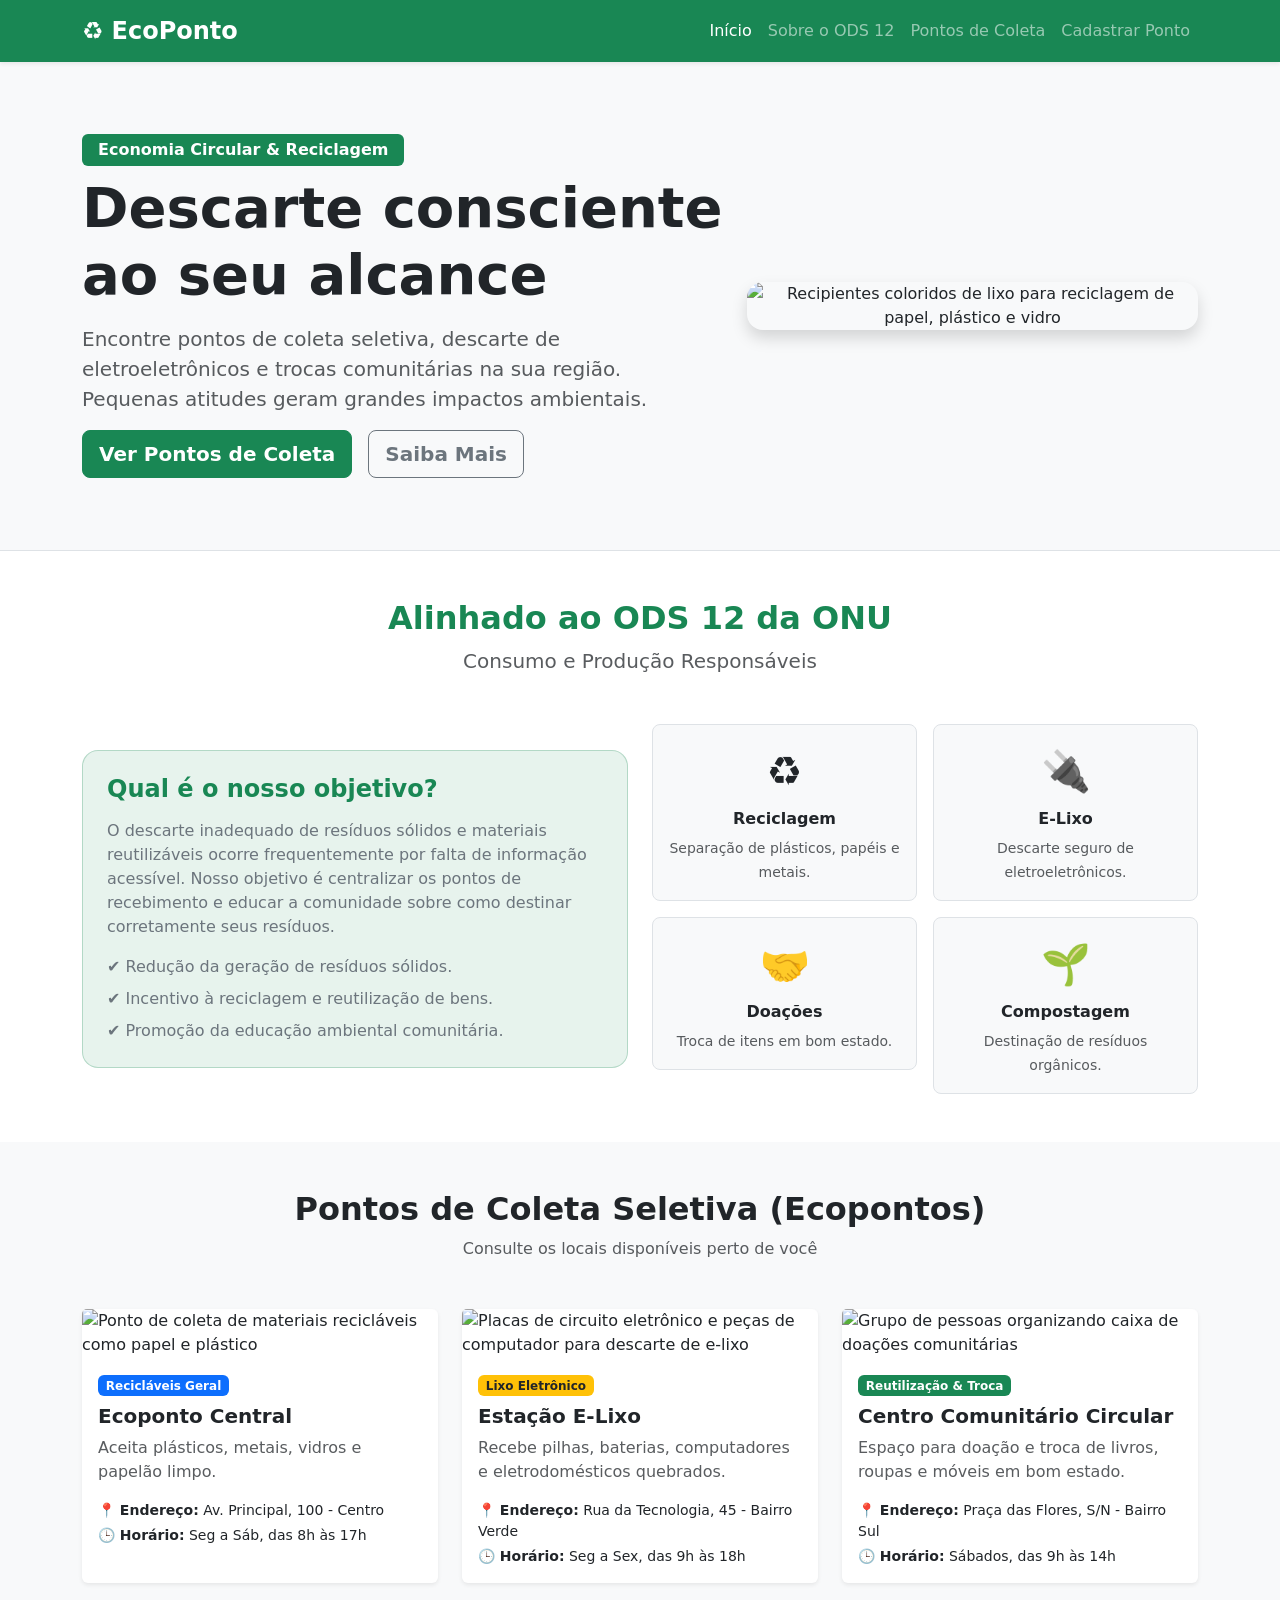
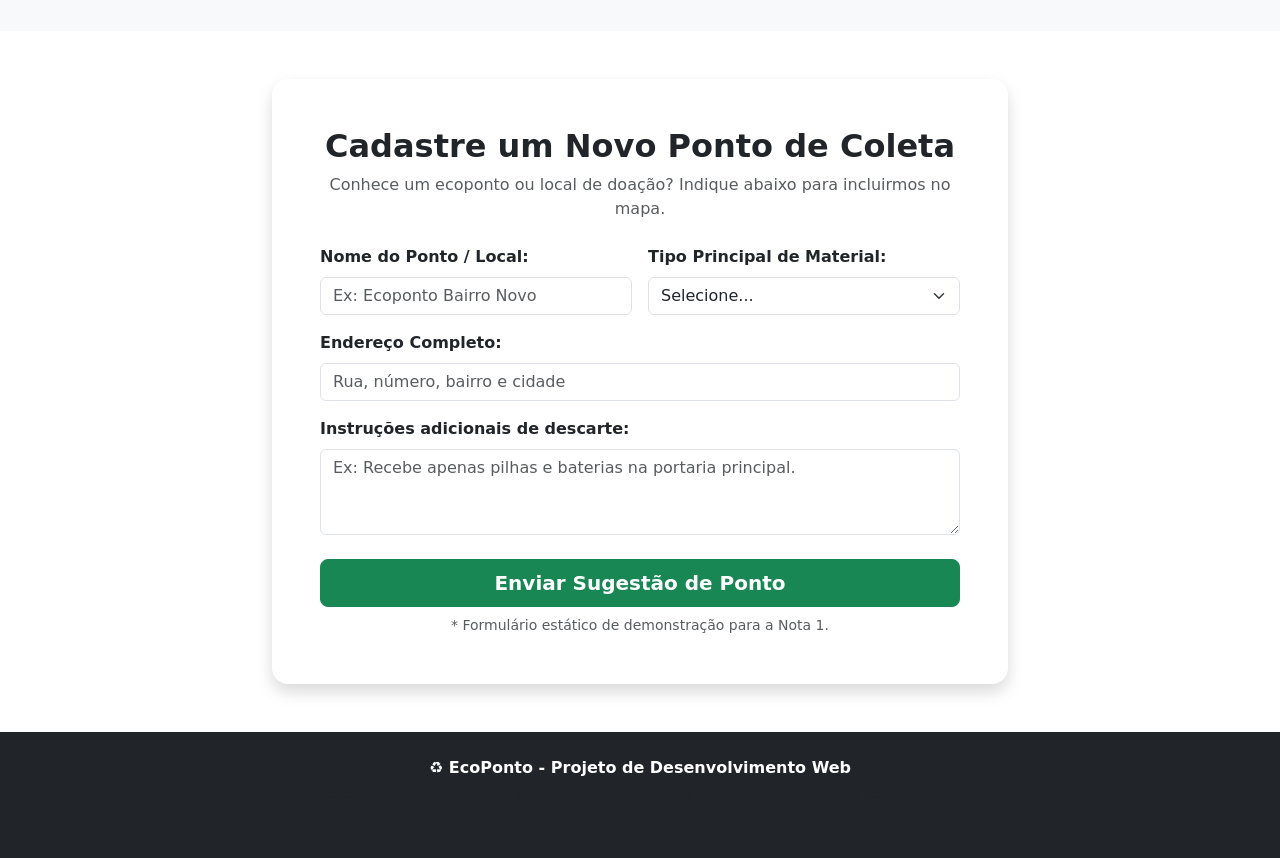
==== index.html @ d0b292cf "Update index.html" ====
<!DOCTYPE html>
<html lang="pt-BR">
<head>
    <meta charset="UTF-8">
    <meta name="viewport" content="width=device-width, initial-scale=1.0">
    <title>EcoPonto - Descarte Consciente | ODS 12</title>

    <!-- CDN do Bootstrap 5 CSS -->
    <link href="https://cdn.jsdelivr.net/npm/bootstrap@5.3.2/dist/css/bootstrap.min.css" rel="stylesheet">
    <!-- Estilos Customizados em CSS3 -->
    <link rel="stylesheet" href="css/style.css">
</head>
<body>

    <!-- HEADER / NAV: Barra de navegação global semântica -->
    <header class="sticky-top">
        <nav class="navbar navbar-expand-lg navbar-dark bg-success shadow-sm">
            <div class="container">
                <a class="navbar-brand fw-bold fs-4 d-flex align-items-center gap-2" href="#">
                    <span>♻️</span> EcoPonto
                </a>
                <button class="navbar-toggler" type="button" data-bs-toggle="collapse" data-bs-target="#navbarNav" aria-controls="navbarNav" aria-expanded="false" aria-label="Alternar navegação">
                    <span class="navbar-toggler-icon"></span>
                </button>
                <div class="collapse navbar-collapse" id="navbarNav">
                    <ul class="navbar-nav ms-auto">
                        <li class="nav-item"><a class="nav-link active" href="#inicio">Início</a></li>
                        <li class="nav-item"><a class="nav-link" href="#ods12">Sobre o ODS 12</a></li>
                        <li class="nav-item"><a class="nav-link" href="#ecopontos">Pontos de Coleta</a></li>
                        <li class="nav-item"><a class="nav-link" href="#cadastro">Cadastrar Ponto</a></li>
                    </ul>
                </div>
            </div>
        </nav>
    </header>

    <!-- MAIN: Conteúdo Principal -->
    <main>

        <!-- SECTION 1: Hero Banner -->
        <section id="inicio" class="bg-light py-5 text-center text-md-start border-bottom">
            <div class="container py-4">
                <div class="row align-items-center">
                    <div class="col-md-7">
                        <span class="badge bg-success mb-2 px-3 py-2 fs-6">Economia Circular & Reciclagem</span>
                        <h1 class="display-4 fw-bold text-dark">Descarte consciente ao seu alcance</h1>
                        <p class="lead text-muted my-3">
                            Encontre pontos de coleta seletiva, descarte de eletroeletrônicos e trocas comunitárias na sua região. Pequenas atitudes geram grandes impactos ambientais.
                        </p>
                        <div class="d-flex gap-3 justify-content-center justify-content-md-start">
                            <a href="#ecopontos" class="btn btn-success btn-lg fw-semibold">Ver Pontos de Coleta</a>
                            <a href="#ods12" class="btn btn-outline-secondary btn-lg fw-semibold">Saiba Mais</a>
                        </div>
                    </div>
                    <div class="col-md-5 mt-4 mt-md-0 text-center">
                        <img src="https://images.unsplash.com/photo-1532996122724-e3c354a0b15b?auto=format&fit=crop&w=600&q=80" alt="Recipientes coloridos de lixo para reciclagem de papel, plástico e vidro" class="img-fluid rounded-4 shadow">
                    </div>
                </div>
            </div>
        </section>

        <!-- SECTION 2: Sobre o ODS 12 -->
        <section id="ods12" class="py-5 bg-white">
            <div class="container">
                <div class="text-center mb-5">
                    <h2 class="fw-bold text-success">Alinhado ao ODS 12 da ONU</h2>
                    <p class="text-muted fs-5">Consumo e Produção Responsáveis</p>
                </div>
                <div class="row g-4 align-items-center">
                    <div class="col-md-6">
                        <div class="p-4 bg-success bg-opacity-10 rounded-4 border border-success border-opacity-25">
                            <h3 class="fw-bold h4 text-success mb-3">Qual é o nosso objetivo?</h3>
                            <p class="text-secondary">
                                O descarte inadequado de resíduos sólidos e materiais reutilizáveis ocorre frequentemente por falta de informação acessível. Nosso objetivo é centralizar os pontos de recebimento e educar a comunidade sobre como destinar corretamente seus resíduos.
                            </p>
                            <ul class="list-unstyled mb-0 text-secondary">
                                <li class="mb-2">✔️ Redução da geração de resíduos sólidos.</li>
                                <li class="mb-2">✔️ Incentivo à reciclagem e reutilização de bens.</li>
                                <li>✔️ Promoção da educação ambiental comunitária.</li>
                            </ul>
                        </div>
                    </div>
                    <div class="col-md-6">
                        <div class="row g-3">
                            <div class="col-6">
                                <div class="p-3 border rounded-3 text-center bg-light">
                                    <span class="fs-1">♻️</span>
                                    <h4 class="h6 fw-bold mt-2">Reciclagem</h4>
                                    <small class="text-muted">Separação de plásticos, papéis e metais.</small>
                                </div>
                            </div>
                            <div class="col-6">
                                <div class="p-3 border rounded-3 text-center bg-light">
                                    <span class="fs-1">🔌</span>
                                    <h4 class="h6 fw-bold mt-2">E-Lixo</h4>
                                    <small class="text-muted">Descarte seguro de eletroeletrônicos.</small>
                                </div>
                            </div>
                            <div class="col-6">
                                <div class="p-3 border rounded-3 text-center bg-light">
                                    <span class="fs-1">🤝</span>
                                    <h4 class="h6 fw-bold mt-2">Doações</h4>
                                    <small class="text-muted">Troca de itens em bom estado.</small>
                                </div>
                            </div>
                            <div class="col-6">
                                <div class="p-3 border rounded-3 text-center bg-light">
                                    <span class="fs-1">🌱</span>
                                    <h4 class="h6 fw-bold mt-2">Compostagem</h4>
                                    <small class="text-muted">Destinação de resíduos orgânicos.</small>
                                </div>
                            </div>
                        </div>
                    </div>
                </div>
            </div>
        </section>

        <!-- SECTION 3: Cards dos Ecopontos -->
        <section id="ecopontos" class="py-5 bg-light">
            <div class="container">
                <div class="text-center mb-5">
                    <h2 class="fw-bold">Pontos de Coleta Seletiva (Ecopontos)</h2>
                    <p class="text-muted">Consulte os locais disponíveis perto de você</p>
                </div>

                <div class="row g-4">
                    <!-- Card 1 -->
                    <div class="col-md-4">
                        <div class="card h-100 shadow-sm border-0">
                            <img src="https://images.unsplash.com/photo-1611284446314-60a58ac0deb9?auto=format&fit=crop&w=500&q=80" class="card-img-top" alt="Ponto de coleta de materiais recicláveis como papel e plástico">
                            <div class="card-body">
                                <span class="badge bg-primary mb-2">Recicláveis Geral</span>
                                <h5 class="card-title fw-bold">Ecoponto Central</h5>
                                <p class="card-text text-muted">Aceita plásticos, metais, vidros e papelão limpo.</p>
                                <p class="small mb-1"><strong>📍 Endereço:</strong> Av. Principal, 100 - Centro</p>
                                <p class="small mb-0"><strong>🕒 Horário:</strong> Seg a Sáb, das 8h às 17h</p>
                            </div>
                        </div>
                    </div>

                    <!-- Card 2 -->
                    <div class="col-md-4">
                        <div class="card h-100 shadow-sm border-0">
                            <img src="https://images.unsplash.com/photo-1550009158-9ebf69173e03?auto=format&fit=crop&w=500&q=80" class="card-img-top" alt="Placas de circuito eletrônico e peças de computador para descarte de e-lixo">
                            <div class="card-body">
                                <span class="badge bg-warning text-dark mb-2">Lixo Eletrônico</span>
                                <h5 class="card-title fw-bold">Estação E-Lixo</h5>
                                <p class="card-text text-muted">Recebe pilhas, baterias, computadores e eletrodomésticos quebrados.</p>
                                <p class="small mb-1"><strong>📍 Endereço:</strong> Rua da Tecnologia, 45 - Bairro Verde</p>
                                <p class="small mb-0"><strong>🕒 Horário:</strong> Seg a Sex, das 9h às 18h</p>
                            </div>
                        </div>
                    </div>

                    <!-- Card 3 -->
                    <div class="col-md-4">
                        <div class="card h-100 shadow-sm border-0">
                            <img src="https://images.unsplash.com/photo-1582213782179-e0d53f98f2ca?auto=format&fit=crop&w=500&q=80" class="card-img-top" alt="Grupo de pessoas organizando caixa de doações comunitárias">
                            <div class="card-body">
                                <span class="badge bg-success mb-2">Reutilização & Troca</span>
                                <h5 class="card-title fw-bold">Centro Comunitário Circular</h5>
                                <p class="card-text text-muted">Espaço para doação e troca de livros, roupas e móveis em bom estado.</p>
                                <p class="small mb-1"><strong>📍 Endereço:</strong> Praça das Flores, S/N - Bairro Sul</p>
                                <p class="small mb-0"><strong>🕒 Horário:</strong> Sábados, das 9h às 14h</p>
                            </div>
                        </div>
                    </div>
                </div>
            </div>
        </section>

        <!-- SECTION 4: Formulário Estático (Sera ativado no JS na Nota 2) -->
        <section id="cadastro" class="py-5 bg-white">
            <div class="container">
                <div class="row justify-content-center">
                    <div class="col-lg-8">
                        <div class="card border-0 shadow rounded-4 p-4 p-md-5">
                            <h2 class="fw-bold text-center mb-2">Cadastre um Novo Ponto de Coleta</h2>
                            <p class="text-muted text-center mb-4">Conhece um ecoponto ou local de doação? Indique abaixo para incluirmos no mapa.</p>
                            
                            <form onsubmit="return false;">
                                <div class="row g-3">
                                    <div class="col-md-6">
                                        <label for="nomePonto" class="form-label fw-semibold">Nome do Ponto / Local:</label>
                                        <input type="text" class="form-control" id="nomePonto" placeholder="Ex: Ecoponto Bairro Novo" required>
                                    </div>
                                    <div class="col-md-6">
                                        <label for="tipoMaterial" class="form-label fw-semibold">Tipo Principal de Material:</label>
                                        <select class="form-select" id="tipoMaterial" required>
                                            <option value="" selected disabled>Selecione...</option>
                                            <option value="reciclavis">Recicláveis em geral</option>
                                            <option value="eletronicos">Lixo Eletrônico</option>
                                            <option value="doacoes">Móveis e Roupas (Doação)</option>
                                            <option value="organicos">Orgânicos / Compostagem</option>
                                        </select>
                                    </div>
                                    <div class="col-12">
                                        <label for="endereco" class="form-label fw-semibold">Endereço Completo:</label>
                                        <input type="text" class="form-control" id="endereco" placeholder="Rua, número, bairro e cidade" required>
                                    </div>
                                    <div class="col-12">
                                        <label for="descricao" class="form-label fw-semibold">Instruções adicionais de descarte:</label>
                                        <textarea class="form-control" id="descricao" rows="3" placeholder="Ex: Recebe apenas pilhas e baterias na portaria principal."></textarea>
                                    </div>
                                    <div class="col-12 d-grid mt-4">
                                        <button type="button" class="btn btn-success btn-lg fw-bold">Enviar Sugestão de Ponto</button>
                                        <small class="text-center text-muted mt-2">* Formulário estático de demonstração para a Nota 1.</small>
                                    </div>
                                </div>
                            </form>
                        </div>
                    </div>
                </div>
            </div>
        </section>

    </main>

    <!-- FOOTER: Rodapé institucional -->
    <footer class="bg-dark text-white py-4 mt-auto">
        <div class="container text-center">
            <p class="mb-1 fw-semibold">♻️ EcoPonto - Projeto de Desenvolvimento Web</p>
            <p class="small text-muted mb-2">Desenvolvido em conformidade com o ODS 12 da ONU: Consumo e Produção Responsáveis.</p>
            <p class="small text-muted mb-0">&copy; 2026 EcoPonto. Todos os direitos reservados.</p>
        </div>
    </footer>

    <!-- CDN do Bootstrap 5 JS -->
    <script src="https://cdn.jsdelivr.net/npm/bootstrap@5.3.2/dist/js/bootstrap.bundle.min.js"></script>
</body>
</html>
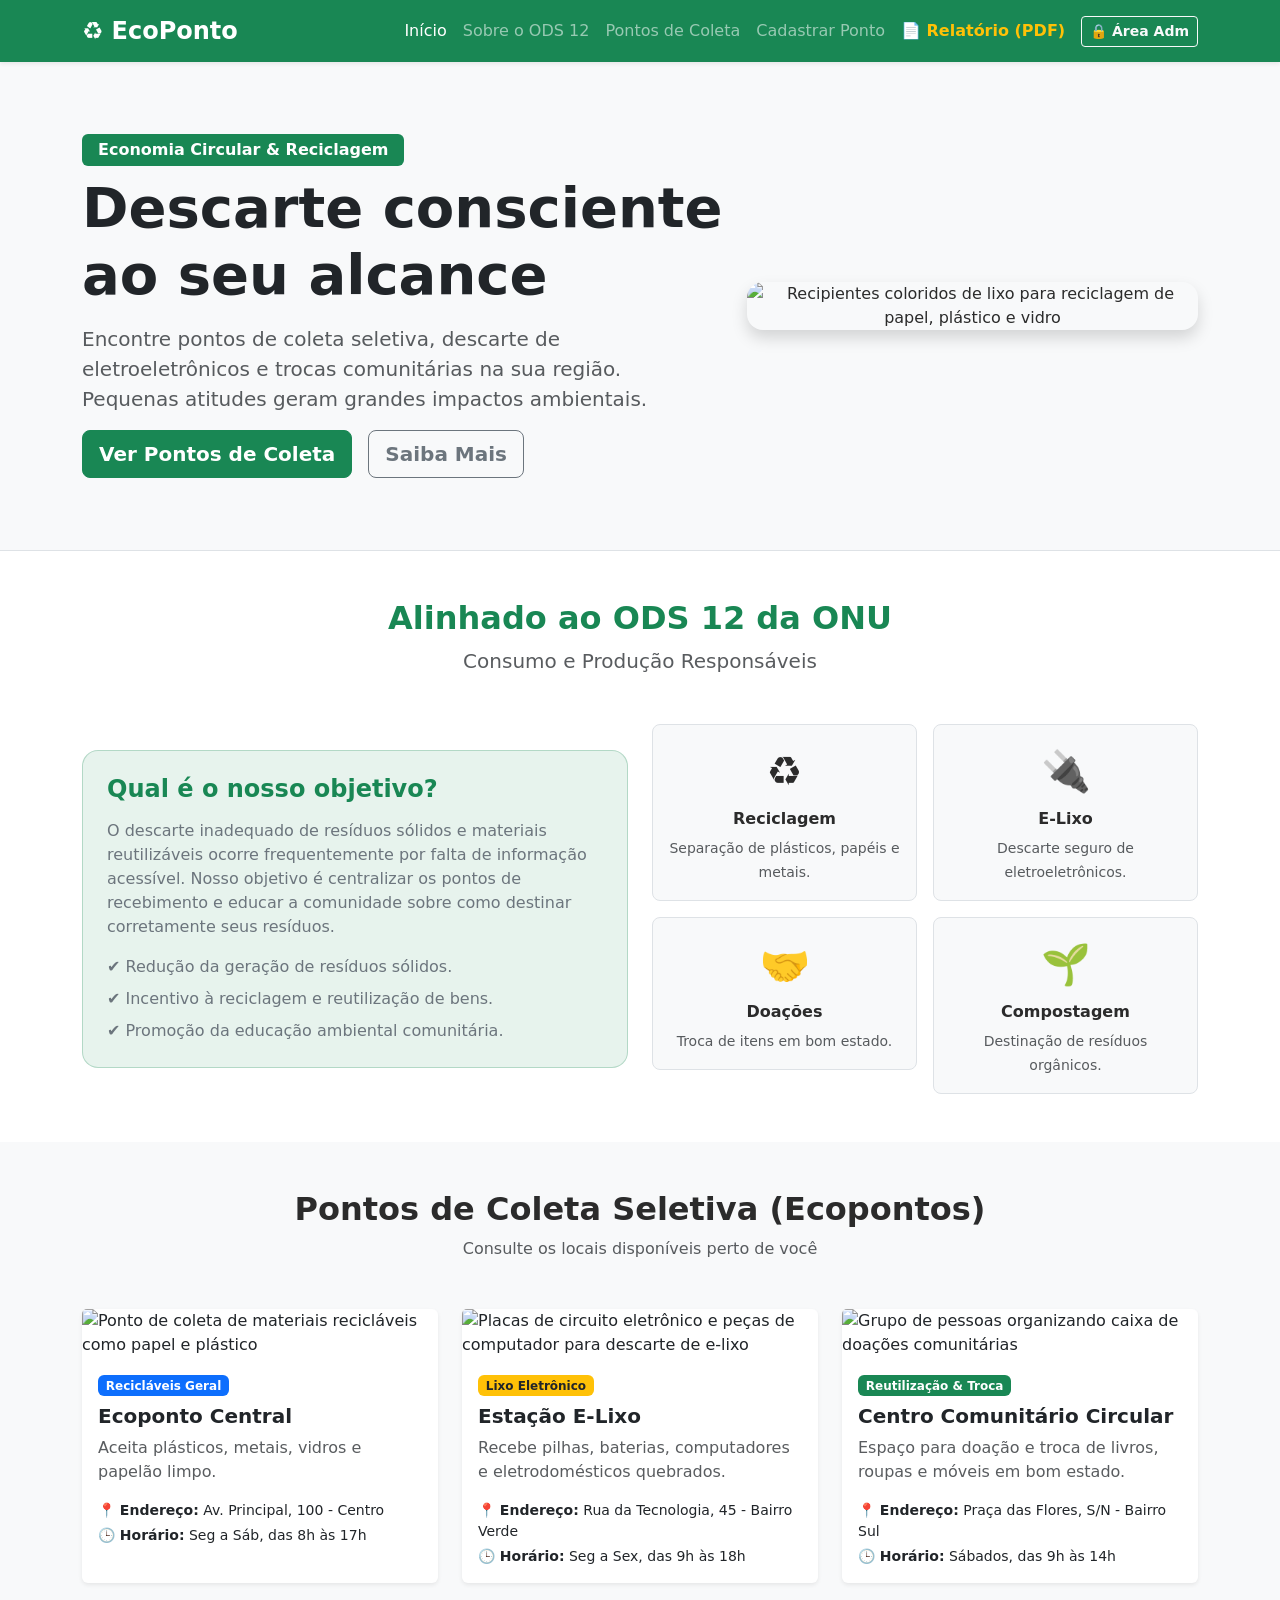
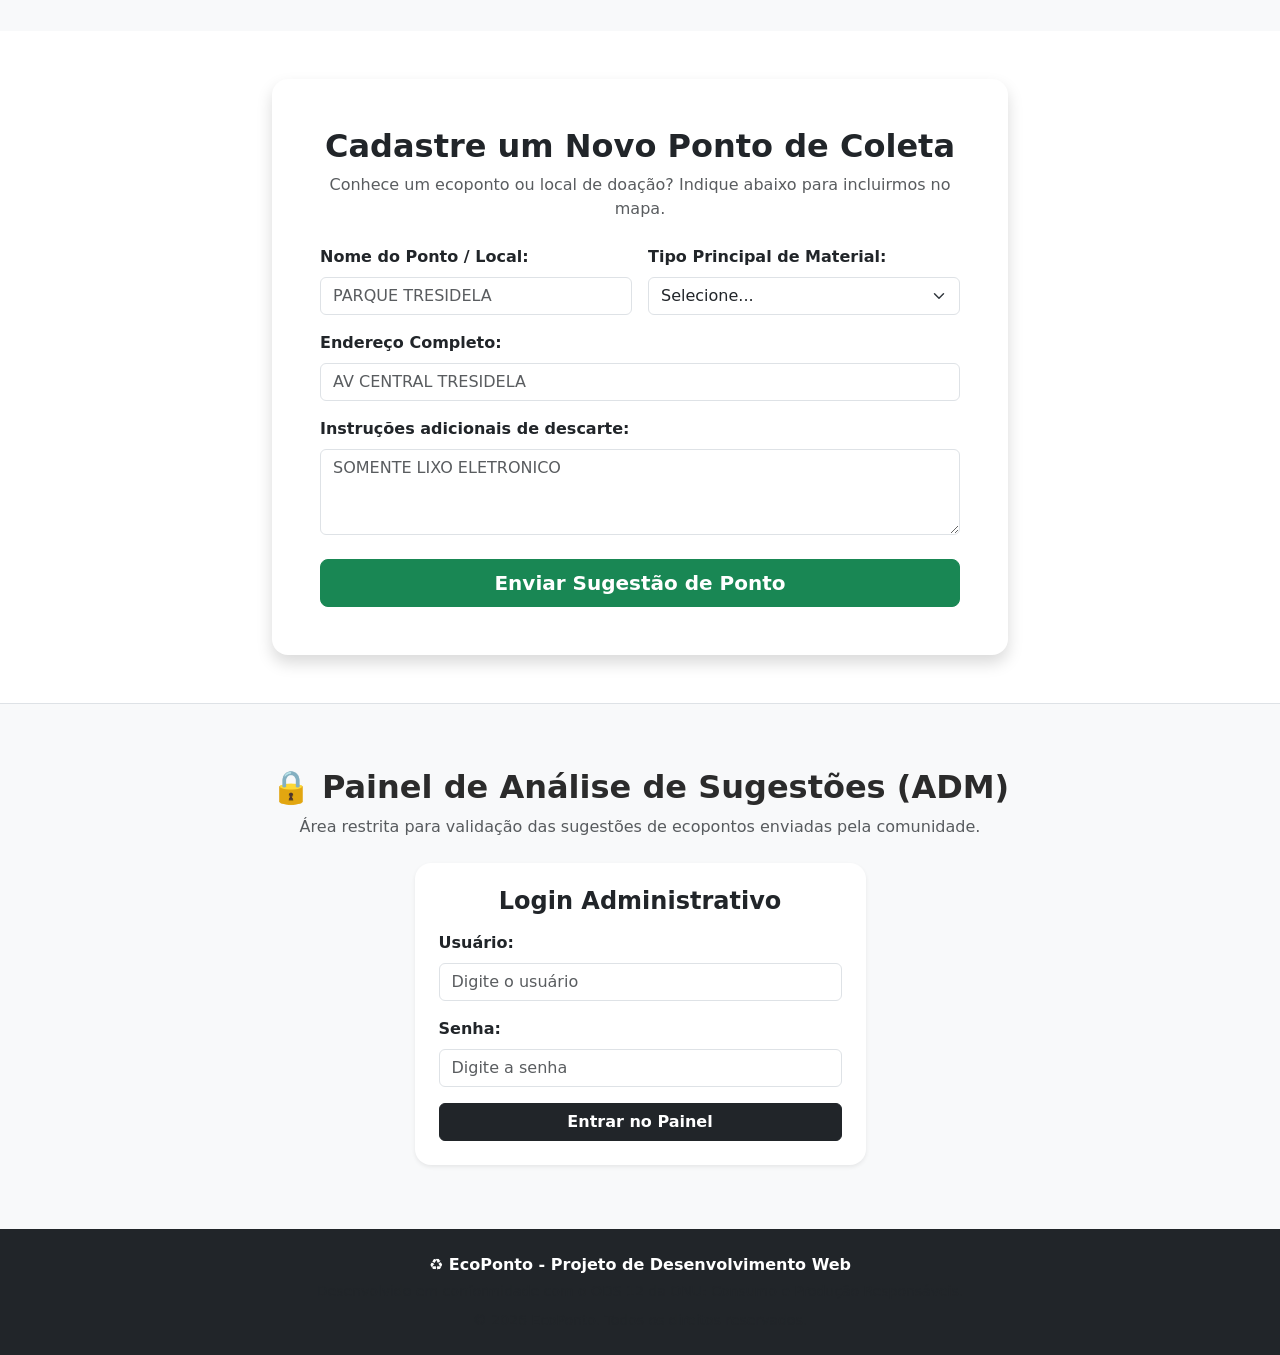
==== commit 2de8f43a: "Update index.html" ====
--- a/index.html
+++ b/index.html
@@ -10,9 +10,9 @@
     <!-- Estilos Customizados em CSS3 -->
     <link rel="stylesheet" href="css/style.css">
 </head>
-<body>
-
-    <!-- HEADER / NAV: Barra de navegação global semântica -->
+<body class="bg-light">
+
+    <!-- HEADER / NAV: Barra de navegação global -->
     <header class="sticky-top">
         <nav class="navbar navbar-expand-lg navbar-dark bg-success shadow-sm">
             <div class="container">
@@ -23,11 +23,17 @@
                     <span class="navbar-toggler-icon"></span>
                 </button>
                 <div class="collapse navbar-collapse" id="navbarNav">
-                    <ul class="navbar-nav ms-auto">
+                    <ul class="navbar-nav ms-auto align-items-lg-center">
                         <li class="nav-item"><a class="nav-link active" href="#inicio">Início</a></li>
                         <li class="nav-item"><a class="nav-link" href="#ods12">Sobre o ODS 12</a></li>
                         <li class="nav-item"><a class="nav-link" href="#ecopontos">Pontos de Coleta</a></li>
                         <li class="nav-item"><a class="nav-link" href="#cadastro">Cadastrar Ponto</a></li>
+                        <li class="nav-item">
+                            <a class="nav-link fw-bold text-warning" href="relatorio.pdf" target="_blank">📄 Relatório (PDF)</a>
+                        </li>
+                        <li class="nav-item ms-lg-2 mt-2 mt-lg-0">
+                            <a class="btn btn-outline-light btn-sm fw-semibold" href="#adminSection">🔒 Área Adm</a>
+                        </li>
                     </ul>
                 </div>
             </div>
@@ -170,7 +176,7 @@
             </div>
         </section>
 
-        <!-- SECTION 4: Formulário Estático (Sera ativado no JS na Nota 2) -->
+        <!-- SECTION 4: Formulário Dinâmico de Sugestão -->
         <section id="cadastro" class="py-5 bg-white">
             <div class="container">
                 <div class="row justify-content-center">
@@ -179,39 +185,111 @@
                             <h2 class="fw-bold text-center mb-2">Cadastre um Novo Ponto de Coleta</h2>
                             <p class="text-muted text-center mb-4">Conhece um ecoponto ou local de doação? Indique abaixo para incluirmos no mapa.</p>
                             
-                            <form onsubmit="return false;">
+                            <!-- Alerta de Sucesso ao Enviar -->
+                            <div id="alertSucesso" class="alert alert-success d-none text-center" role="alert">
+                                ✅ Sugestão enviada com sucesso! Ela foi encaminhada para análise no painel administrativo.
+                            </div>
+
+                            <form id="formSugestao">
                                 <div class="row g-3">
                                     <div class="col-md-6">
                                         <label for="nomePonto" class="form-label fw-semibold">Nome do Ponto / Local:</label>
-                                        <input type="text" class="form-control" id="nomePonto" placeholder="Ex: Ecoponto Bairro Novo" required>
+                                        <input type="text" class="form-control" id="nomePonto" placeholder="PARQUE TRESIDELA" required>
                                     </div>
                                     <div class="col-md-6">
                                         <label for="tipoMaterial" class="form-label fw-semibold">Tipo Principal de Material:</label>
                                         <select class="form-select" id="tipoMaterial" required>
-                                            <option value="" selected disabled>Selecione...</option>
-                                            <option value="reciclavis">Recicláveis em geral</option>
-                                            <option value="eletronicos">Lixo Eletrônico</option>
-                                            <option value="doacoes">Móveis e Roupas (Doação)</option>
-                                            <option value="organicos">Orgânicos / Compostagem</option>
+                                            <option value="" disabled selected>Selecione...</option>
+                                            <option value="Lixo Eletrônico">Lixo Eletrônico</option>
+                                            <option value="Recicláveis em Geral">Recicláveis em Geral</option>
+                                            <option value="Móveis e Roupas (Doação)">Móveis e Roupas (Doação)</option>
+                                            <option value="Orgânicos / Compostagem">Orgânicos / Compostagem</option>
                                         </select>
                                     </div>
                                     <div class="col-12">
                                         <label for="endereco" class="form-label fw-semibold">Endereço Completo:</label>
-                                        <input type="text" class="form-control" id="endereco" placeholder="Rua, número, bairro e cidade" required>
+                                        <input type="text" class="form-control" id="endereco" placeholder="AV CENTRAL TRESIDELA" required>
                                     </div>
                                     <div class="col-12">
                                         <label for="descricao" class="form-label fw-semibold">Instruções adicionais de descarte:</label>
-                                        <textarea class="form-control" id="descricao" rows="3" placeholder="Ex: Recebe apenas pilhas e baterias na portaria principal."></textarea>
+                                        <textarea class="form-control" id="descricao" rows="3" placeholder="SOMENTE LIXO ELETRONICO"></textarea>
                                     </div>
                                     <div class="col-12 d-grid mt-4">
-                                        <button type="button" class="btn btn-success btn-lg fw-bold">Enviar Sugestão de Ponto</button>
-                                        <small class="text-center text-muted mt-2">* Formulário estático de demonstração para a Nota 1.</small>
+                                        <button type="submit" class="btn btn-success btn-lg fw-bold">Enviar Sugestão de Ponto</button>
                                     </div>
                                 </div>
                             </form>
                         </div>
                     </div>
                 </div>
+            </div>
+        </section>
+
+        <!-- SECTION 5: ÁREA ADMINISTRATIVA (Análise de Sugestões com Login) -->
+        <section id="adminSection" class="py-5 bg-light border-top">
+            <div class="container py-3">
+                <div class="text-center mb-4">
+                    <h2 class="fw-bold">🔒 Painel de Análise de Sugestões (ADM)</h2>
+                    <p class="text-muted">Área restrita para validação das sugestões de ecopontos enviadas pela comunidade.</p>
+                </div>
+
+                <!-- CARD DE LOGIN DE ADM -->
+                <div id="loginCard" class="row justify-content-center">
+                    <div class="col-md-5">
+                        <div class="card border-0 shadow-sm p-4 rounded-4">
+                            <h4 class="fw-bold text-center mb-3">Login Administrativo</h4>
+                            <div id="loginAlert" class="alert alert-danger d-none text-center" role="alert">
+                                Usuário ou senha incorretos!
+                            </div>
+                            <form id="formLogin">
+                                <div class="mb-3">
+                                    <label for="adminUser" class="form-label fw-semibold">Usuário:</label>
+                                    <input type="text" class="form-control" id="adminUser" placeholder="Digite o usuário" required>
+                                </div>
+                                <div class="mb-3">
+                                    <label for="adminPass" class="form-label fw-semibold">Senha:</label>
+                                    <input type="password" class="form-control" id="adminPass" placeholder="Digite a senha" required>
+                                </div>
+                                <div class="d-grid">
+                                    <button type="submit" class="btn btn-dark fw-bold">Entrar no Painel</button>
+                                </div>
+                            </form>
+                        </div>
+                    </div>
+                </div>
+
+                <!-- PAINEL DE ANÁLISE (Oculto até fazer login) -->
+                <div id="adminPanel" class="d-none">
+                    <div class="d-flex justify-content-between align-items-center mb-4 bg-white p-3 rounded-3 shadow-sm border">
+                        <div>
+                            <span class="text-success fw-bold fs-5">Bem-vindo, Administrador JEFFERSON!</span>
+                            <span class="badge bg-success ms-2">Sessão Ativa</span>
+                        </div>
+                        <button id="btnLogout" class="btn btn-outline-danger btn-sm fw-bold">Sair do Painel</button>
+                    </div>
+
+                    <div class="card border-0 shadow-sm rounded-4 p-4">
+                        <h4 class="fw-bold mb-3">Sugestões de Ecopontos Pendentes de Análise</h4>
+                        <div class="table-responsive">
+                            <table class="table table-hover align-middle">
+                                <thead class="table-dark">
+                                    <tr>
+                                        <th>Data/Hora</th>
+                                        <th>Local</th>
+                                        <th>Tipo de Material</th>
+                                        <th>Endereço</th>
+                                        <th>Instruções</th>
+                                        <th>Ações</th>
+                                    </tr>
+                                </thead>
+                                <tbody id="tabelaSugestoes">
+                                    <!-- Conteúdo preenchido dinamicamente via JS -->
+                                </tbody>
+                            </table>
+                        </div>
+                    </div>
+                </div>
+
             </div>
         </section>
 
@@ -228,5 +306,103 @@
 
     <!-- CDN do Bootstrap 5 JS -->
     <script src="https://cdn.jsdelivr.net/npm/bootstrap@5.3.2/dist/js/bootstrap.bundle.min.js"></script>
+
+    <!-- LÓGICA EM JAVASCRIPT (Envio do formulário, salvamento e painel ADM) -->
+    <script>
+        // 1. Lógica do Envio do Formulário de Sugestão
+        document.getElementById('formSugestao').addEventListener('submit', function(e) {
+            e.preventDefault();
+
+            const novaSugestao = {
+                id: Date.now(),
+                data: new Date().toLocaleString('pt-BR'),
+                nome: document.getElementById('nomePonto').value,
+                tipo: document.getElementById('tipoMaterial').value,
+                endereco: document.getElementById('endereco').value,
+                descricao: document.getElementById('descricao').value || 'Sem instruções adicionais.'
+            };
+
+            // Recupera lista do localStorage ou cria uma vazia
+            let listaSugestoes = JSON.parse(localStorage.getItem('ecoponto_sugestoes')) || [];
+            listaSugestoes.push(novaSugestao);
+            localStorage.setItem('ecoponto_sugestoes', JSON.stringify(listaSugestoes));
+
+            // Exibe mensagem de sucesso e reseta formulário
+            const alert = document.getElementById('alertSucesso');
+            alert.classList.remove('d-none');
+            this.reset();
+
+            setTimeout(() => { alert.classList.add('d-none'); }, 5000);
+
+            // Atualiza tabela se estiver logado
+            carregarTabelaAdmin();
+        });
+
+        // 2. Lógica do Login de ADM (JEFFERSON / 12345678)
+        document.getElementById('formLogin').addEventListener('submit', function(e) {
+            e.preventDefault();
+            const user = document.getElementById('adminUser').value.trim();
+            const pass = document.getElementById('adminPass').value.trim();
+            const alert = document.getElementById('loginAlert');
+
+            if (user === 'JEFFERSON' && pass === '12345678') {
+                alert.classList.add('d-none');
+                document.getElementById('loginCard').classList.add('d-none');
+                document.getElementById('adminPanel').classList.remove('d-none');
+                carregarTabelaAdmin();
+            } else {
+                alert.classList.remove('d-none');
+            }
+        });
+
+        // Logout
+        document.getElementById('btnLogout').addEventListener('click', function() {
+            document.getElementById('adminPanel').classList.add('d-none');
+            document.getElementById('loginCard').classList.remove('d-none');
+            document.getElementById('formLogin').reset();
+        });
+
+        // 3. Renderização da Tabela de Análise
+        function carregarTabelaAdmin() {
+            const tbody = document.getElementById('tabelaSugestoes');
+            tbody.innerHTML = '';
+
+            let lista = JSON.parse(localStorage.getItem('ecoponto_sugestoes')) || [];
+
+            if (lista.length === 0) {
+                tbody.innerHTML = `<tr><td colspan="6" class="text-center text-muted py-4">Nenhuma sugestão enviada no momento.</td></tr>`;
+                return;
+            }
+
+            lista.forEach(item => {
+                const tr = document.createElement('tr');
+                tr.innerHTML = `
+                    <td><small class="text-muted">${item.data}</small></td>
+                    <td><strong>${item.nome}</strong></td>
+                    <td><span class="badge bg-info text-dark">${item.tipo}</span></td>
+                    <td>${item.endereco}</td>
+                    <td><small>${item.descricao}</small></td>
+                    <td>
+                        <button class="btn btn-sm btn-success me-1" onclick="aprovarSugestao(${item.id})">Aprovar</button>
+                        <button class="btn btn-sm btn-outline-danger" onclick="excluirSugestao(${item.id})">Excluir</button>
+                    </td>
+                `;
+                tbody.appendChild(tr);
+            });
+        }
+
+        // Funções para gerenciar sugestões
+        function excluirSugestao(id) {
+            let lista = JSON.parse(localStorage.getItem('ecoponto_sugestoes')) || [];
+            lista = lista.filter(item => item.id !== id);
+            localStorage.setItem('ecoponto_sugestoes', JSON.stringify(lista));
+            carregarTabelaAdmin();
+        }
+
+        function aprovarSugestao(id) {
+            alert('Sugestão aprovada com sucesso! (Na Nota 2 ela poderá ser migrada dinamicamente para os cards de Ecopontos).');
+            excluirSugestao(id);
+        }
+    </script>
 </body>
 </html>
--- a/css/style.css
+++ b/css/style.css
@@ -0,0 +1,23 @@
+/* Customizações leves do projeto EcoPonto */
+body {
+    font-family: system-ui, -apple-system, "Segoe UI", Roboto, sans-serif;
+    color: #2b2b2b;
+}
+
+/* Rolagem suave ao clicar nos links do menu */
+html {
+    scroll-behavior: smooth;
+}
+
+/* Ajustes de espaçamento e foco visual */
+section {
+    scroll-margin-top: 70px;
+}
+
+.card {
+    transition: transform 0.2s ease, shadow 0.2s ease;
+}
+
+.card:hover {
+    transform: translateY(-4px);
+}
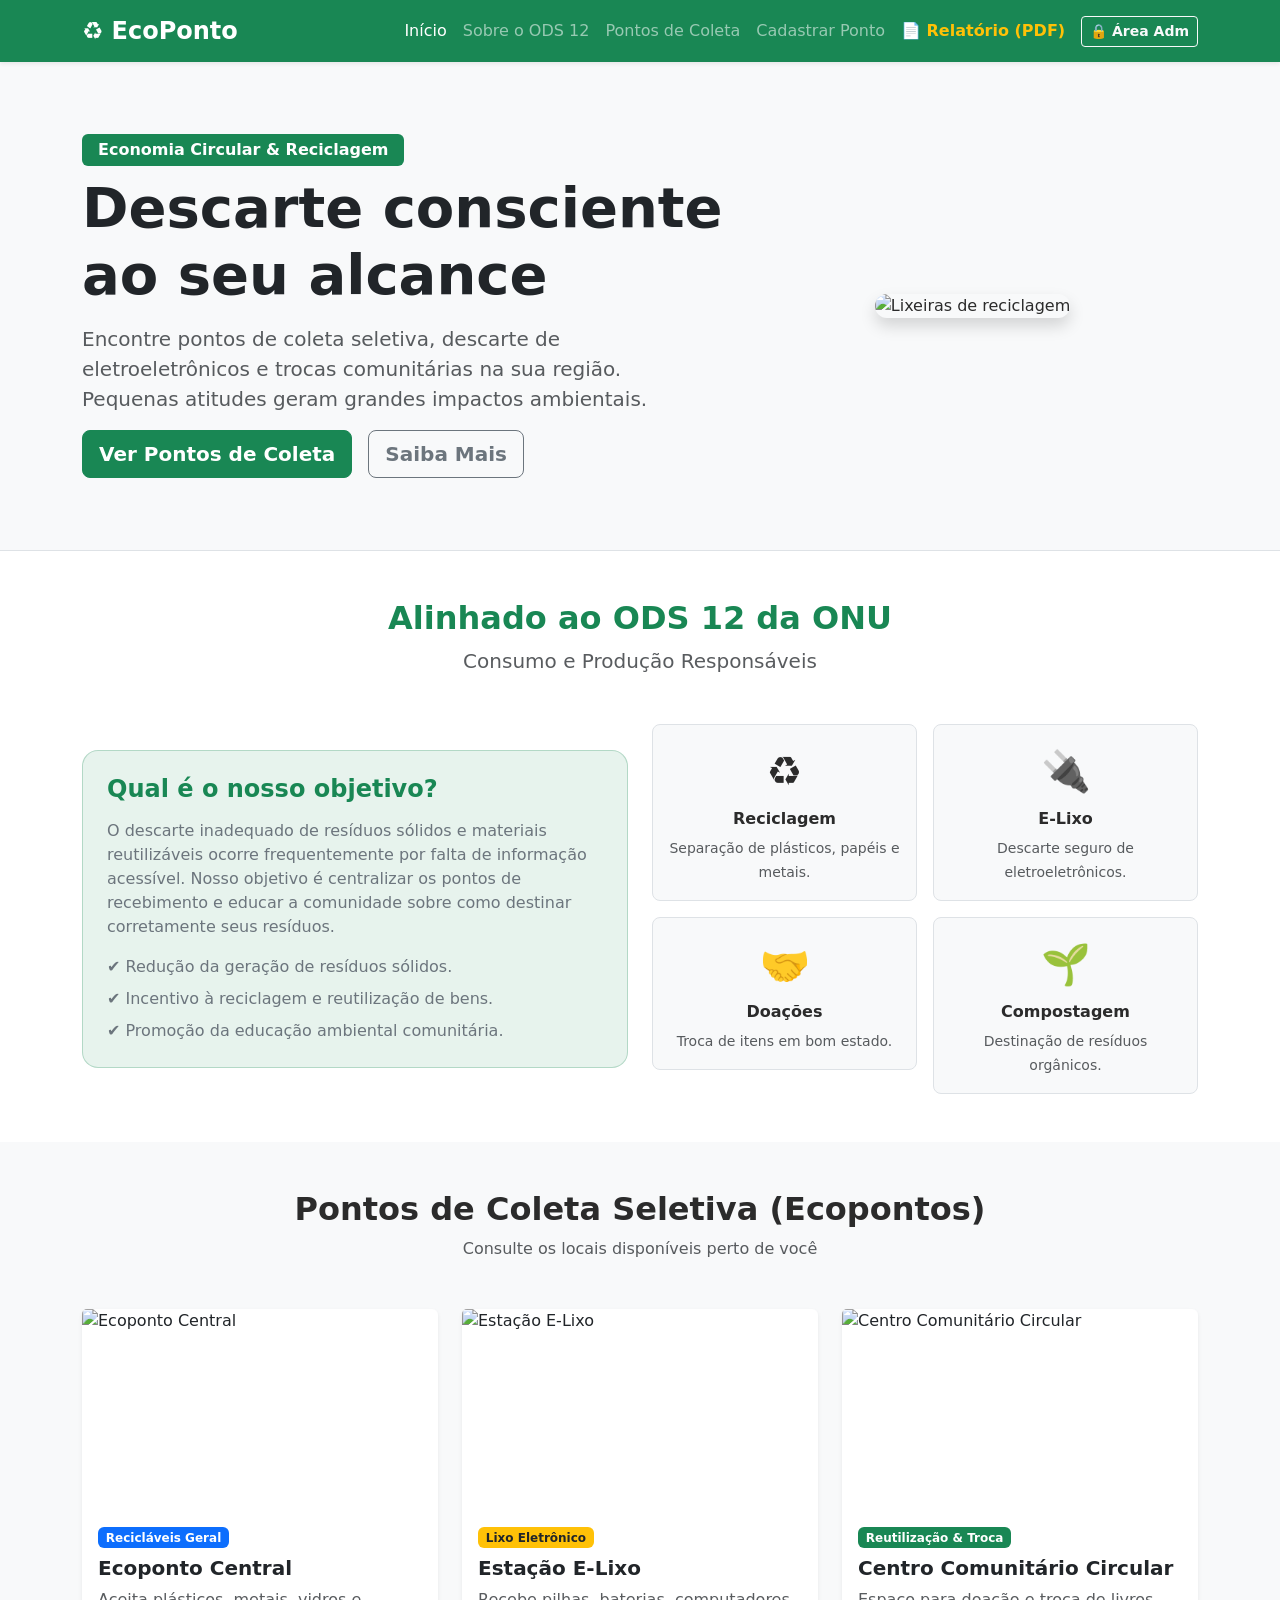
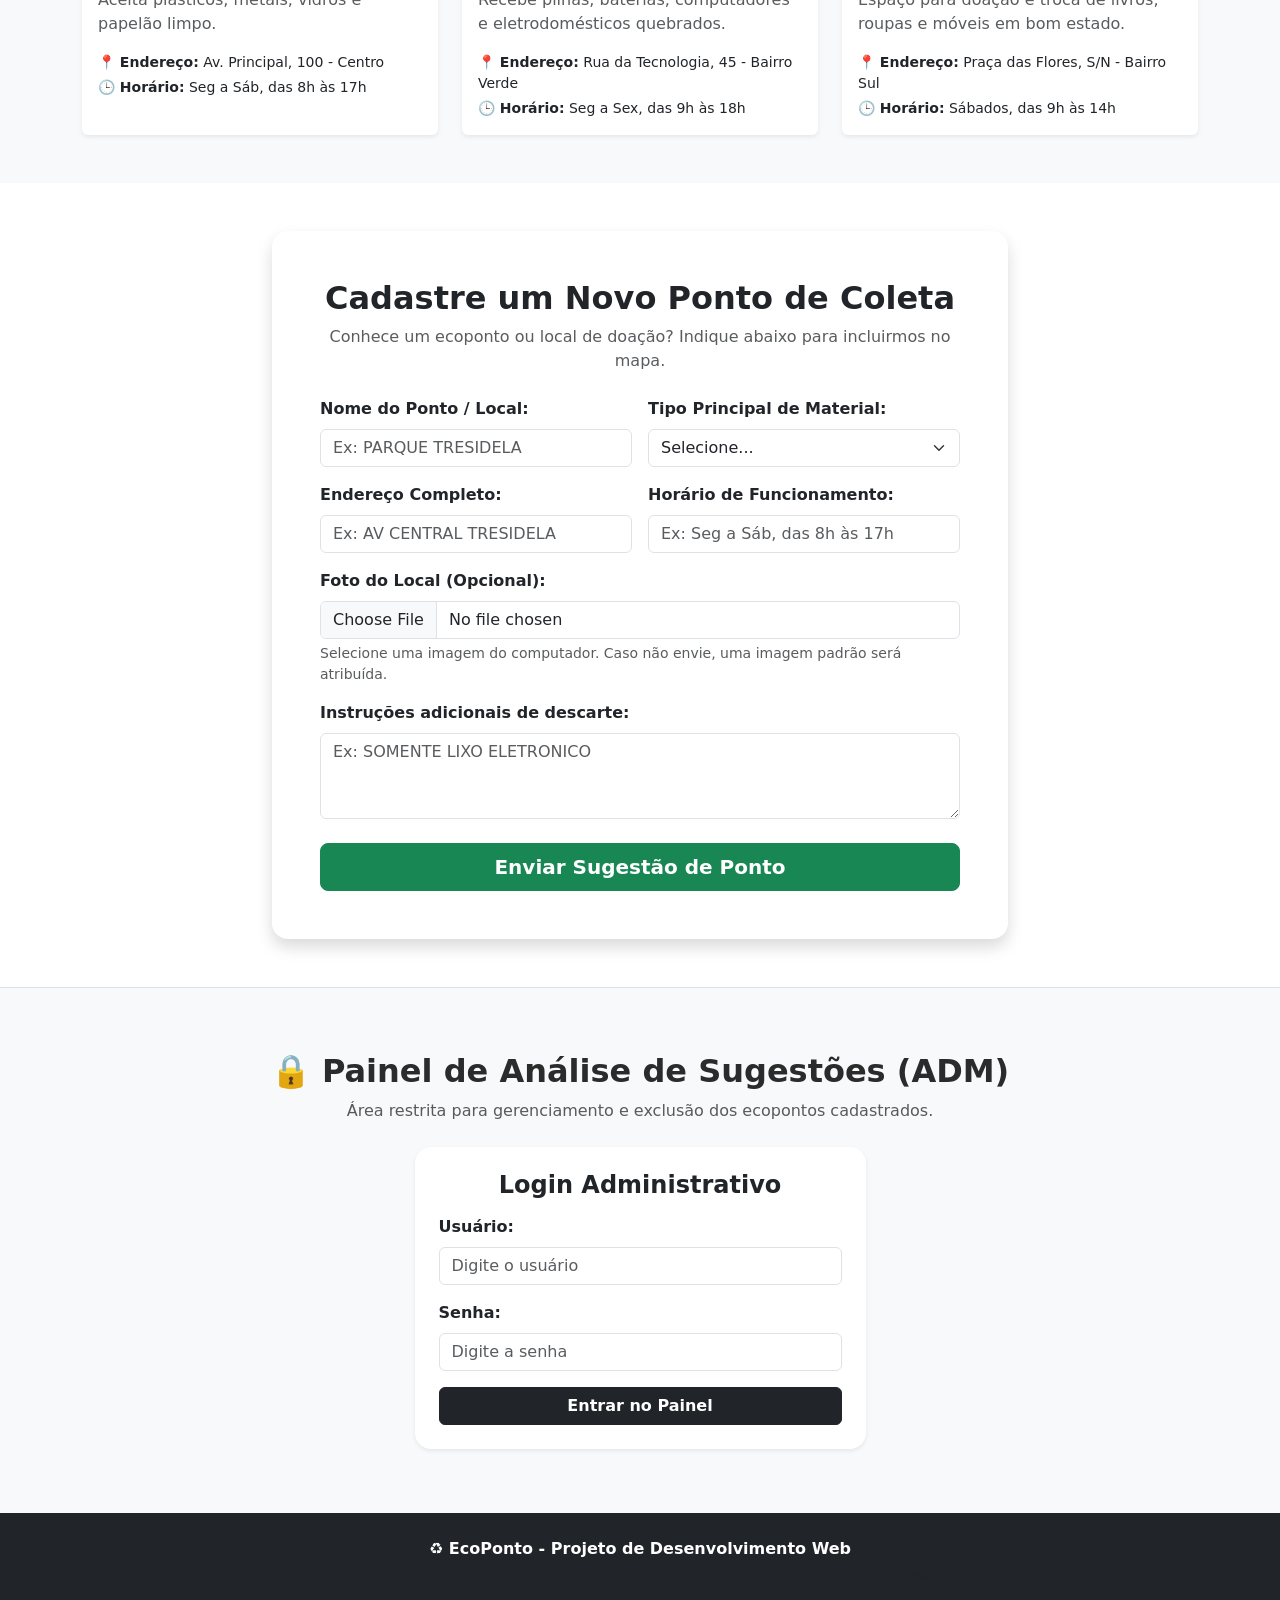
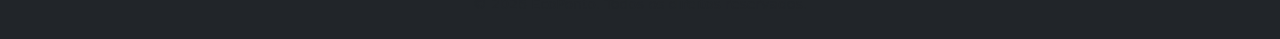
==== commit 4f8908dc: "Update index.html" ====
--- a/index.html
+++ b/index.html
@@ -59,7 +59,7 @@
                         </div>
                     </div>
                     <div class="col-md-5 mt-4 mt-md-0 text-center">
-                        <img src="https://images.unsplash.com/photo-1532996122724-e3c354a0b15b?auto=format&fit=crop&w=600&q=80" alt="Recipientes coloridos de lixo para reciclagem de papel, plástico e vidro" class="img-fluid rounded-4 shadow">
+                        <img src="https://images.unsplash.com/photo-1532996122724-e3c354a0b15b?auto=format&fit=crop&w=600&q=80" alt="Lixeiras de reciclagem" class="img-fluid rounded-4 shadow">
                     </div>
                 </div>
             </div>
@@ -122,7 +122,7 @@
             </div>
         </section>
 
-        <!-- SECTION 3: Cards dos Ecopontos -->
+        <!-- SECTION 3: Cards dos Ecopontos Dinâmicos -->
         <section id="ecopontos" class="py-5 bg-light">
             <div class="container">
                 <div class="text-center mb-5">
@@ -130,53 +130,14 @@
                     <p class="text-muted">Consulte os locais disponíveis perto de você</p>
                 </div>
 
-                <div class="row g-4">
-                    <!-- Card 1 -->
-                    <div class="col-md-4">
-                        <div class="card h-100 shadow-sm border-0">
-                            <img src="https://images.unsplash.com/photo-1611284446314-60a58ac0deb9?auto=format&fit=crop&w=500&q=80" class="card-img-top" alt="Ponto de coleta de materiais recicláveis como papel e plástico">
-                            <div class="card-body">
-                                <span class="badge bg-primary mb-2">Recicláveis Geral</span>
-                                <h5 class="card-title fw-bold">Ecoponto Central</h5>
-                                <p class="card-text text-muted">Aceita plásticos, metais, vidros e papelão limpo.</p>
-                                <p class="small mb-1"><strong>📍 Endereço:</strong> Av. Principal, 100 - Centro</p>
-                                <p class="small mb-0"><strong>🕒 Horário:</strong> Seg a Sáb, das 8h às 17h</p>
-                            </div>
-                        </div>
-                    </div>
-
-                    <!-- Card 2 -->
-                    <div class="col-md-4">
-                        <div class="card h-100 shadow-sm border-0">
-                            <img src="https://images.unsplash.com/photo-1550009158-9ebf69173e03?auto=format&fit=crop&w=500&q=80" class="card-img-top" alt="Placas de circuito eletrônico e peças de computador para descarte de e-lixo">
-                            <div class="card-body">
-                                <span class="badge bg-warning text-dark mb-2">Lixo Eletrônico</span>
-                                <h5 class="card-title fw-bold">Estação E-Lixo</h5>
-                                <p class="card-text text-muted">Recebe pilhas, baterias, computadores e eletrodomésticos quebrados.</p>
-                                <p class="small mb-1"><strong>📍 Endereço:</strong> Rua da Tecnologia, 45 - Bairro Verde</p>
-                                <p class="small mb-0"><strong>🕒 Horário:</strong> Seg a Sex, das 9h às 18h</p>
-                            </div>
-                        </div>
-                    </div>
-
-                    <!-- Card 3 -->
-                    <div class="col-md-4">
-                        <div class="card h-100 shadow-sm border-0">
-                            <img src="https://images.unsplash.com/photo-1582213782179-e0d53f98f2ca?auto=format&fit=crop&w=500&q=80" class="card-img-top" alt="Grupo de pessoas organizando caixa de doações comunitárias">
-                            <div class="card-body">
-                                <span class="badge bg-success mb-2">Reutilização & Troca</span>
-                                <h5 class="card-title fw-bold">Centro Comunitário Circular</h5>
-                                <p class="card-text text-muted">Espaço para doação e troca de livros, roupas e móveis em bom estado.</p>
-                                <p class="small mb-1"><strong>📍 Endereço:</strong> Praça das Flores, S/N - Bairro Sul</p>
-                                <p class="small mb-0"><strong>🕒 Horário:</strong> Sábados, das 9h às 14h</p>
-                            </div>
-                        </div>
-                    </div>
+                <!-- CARDS RENDERIZADOS DINAMICAMENTE PELO JAVASCRIPT -->
+                <div class="row g-4" id="containerEcopontos">
+                    <!-- Cards inseridos via Script -->
                 </div>
             </div>
         </section>
 
-        <!-- SECTION 4: Formulário Dinâmico de Sugestão -->
+        <!-- SECTION 4: Formulário Dinâmico de Sugestão com Upload de Foto -->
         <section id="cadastro" class="py-5 bg-white">
             <div class="container">
                 <div class="row justify-content-center">
@@ -185,34 +146,45 @@
                             <h2 class="fw-bold text-center mb-2">Cadastre um Novo Ponto de Coleta</h2>
                             <p class="text-muted text-center mb-4">Conhece um ecoponto ou local de doação? Indique abaixo para incluirmos no mapa.</p>
                             
-                            <!-- Alerta de Sucesso ao Enviar -->
                             <div id="alertSucesso" class="alert alert-success d-none text-center" role="alert">
-                                ✅ Sugestão enviada com sucesso! Ela foi encaminhada para análise no painel administrativo.
+                                ✅ Ponto de Coleta cadastrado com sucesso! Ele foi adicionado aos cards da página e enviado para o painel de análise.
                             </div>
 
                             <form id="formSugestao">
                                 <div class="row g-3">
                                     <div class="col-md-6">
                                         <label for="nomePonto" class="form-label fw-semibold">Nome do Ponto / Local:</label>
-                                        <input type="text" class="form-control" id="nomePonto" placeholder="PARQUE TRESIDELA" required>
+                                        <input type="text" class="form-control" id="nomePonto" placeholder="Ex: PARQUE TRESIDELA" required>
                                     </div>
                                     <div class="col-md-6">
                                         <label for="tipoMaterial" class="form-label fw-semibold">Tipo Principal de Material:</label>
                                         <select class="form-select" id="tipoMaterial" required>
                                             <option value="" disabled selected>Selecione...</option>
+                                            <option value="Recicláveis Geral">Recicláveis Geral</option>
                                             <option value="Lixo Eletrônico">Lixo Eletrônico</option>
-                                            <option value="Recicláveis em Geral">Recicláveis em Geral</option>
-                                            <option value="Móveis e Roupas (Doação)">Móveis e Roupas (Doação)</option>
+                                            <option value="Reutilização & Troca">Reutilização & Troca</option>
                                             <option value="Orgânicos / Compostagem">Orgânicos / Compostagem</option>
                                         </select>
                                     </div>
+                                    <div class="col-md-6">
+                                        <label for="endereco" class="form-label fw-semibold">Endereço Completo:</label>
+                                        <input type="text" class="form-control" id="endereco" placeholder="Ex: AV CENTRAL TRESIDELA" required>
+                                    </div>
+                                    <div class="col-md-6">
+                                        <label for="horario" class="form-label fw-semibold">Horário de Funcionamento:</label>
+                                        <input type="text" class="form-control" id="horario" placeholder="Ex: Seg a Sáb, das 8h às 17h" required>
+                                    </div>
+                                    
+                                    <!-- NOVO CAMPO: UPLOAD DE FOTO -->
                                     <div class="col-12">
-                                        <label for="endereco" class="form-label fw-semibold">Endereço Completo:</label>
-                                        <input type="text" class="form-control" id="endereco" placeholder="AV CENTRAL TRESIDELA" required>
-                                    </div>
+                                        <label for="fotoPonto" class="form-label fw-semibold">Foto do Local (Opcional):</label>
+                                        <input type="file" class="form-control" id="fotoPonto" accept="image/*">
+                                        <div class="form-text">Selecione uma imagem do computador. Caso não envie, uma imagem padrão será atribuída.</div>
+                                    </div>
+
                                     <div class="col-12">
                                         <label for="descricao" class="form-label fw-semibold">Instruções adicionais de descarte:</label>
-                                        <textarea class="form-control" id="descricao" rows="3" placeholder="SOMENTE LIXO ELETRONICO"></textarea>
+                                        <textarea class="form-control" id="descricao" rows="3" placeholder="Ex: SOMENTE LIXO ELETRONICO" required></textarea>
                                     </div>
                                     <div class="col-12 d-grid mt-4">
                                         <button type="submit" class="btn btn-success btn-lg fw-bold">Enviar Sugestão de Ponto</button>
@@ -230,7 +202,7 @@
             <div class="container py-3">
                 <div class="text-center mb-4">
                     <h2 class="fw-bold">🔒 Painel de Análise de Sugestões (ADM)</h2>
-                    <p class="text-muted">Área restrita para validação das sugestões de ecopontos enviadas pela comunidade.</p>
+                    <p class="text-muted">Área restrita para gerenciamento e exclusão dos ecopontos cadastrados.</p>
                 </div>
 
                 <!-- CARD DE LOGIN DE ADM -->
@@ -258,7 +230,7 @@
                     </div>
                 </div>
 
-                <!-- PAINEL DE ANÁLISE (Oculto até fazer login) -->
+                <!-- PAINEL DE ANÁLISE -->
                 <div id="adminPanel" class="d-none">
                     <div class="d-flex justify-content-between align-items-center mb-4 bg-white p-3 rounded-3 shadow-sm border">
                         <div>
@@ -269,21 +241,21 @@
                     </div>
 
                     <div class="card border-0 shadow-sm rounded-4 p-4">
-                        <h4 class="fw-bold mb-3">Sugestões de Ecopontos Pendentes de Análise</h4>
+                        <h4 class="fw-bold mb-3">Lista Geral de Ecopontos Registrados</h4>
                         <div class="table-responsive">
                             <table class="table table-hover align-middle">
                                 <thead class="table-dark">
                                     <tr>
-                                        <th>Data/Hora</th>
+                                        <th>Foto</th>
                                         <th>Local</th>
-                                        <th>Tipo de Material</th>
+                                        <th>Tipo Material</th>
                                         <th>Endereço</th>
-                                        <th>Instruções</th>
+                                        <th>Horário</th>
                                         <th>Ações</th>
                                     </tr>
                                 </thead>
                                 <tbody id="tabelaSugestoes">
-                                    <!-- Conteúdo preenchido dinamicamente via JS -->
+                                    <!-- Preenchido via JS -->
                                 </tbody>
                             </table>
                         </div>
@@ -295,7 +267,7 @@
 
     </main>
 
-    <!-- FOOTER: Rodapé institucional -->
+    <!-- FOOTER -->
     <footer class="bg-dark text-white py-4 mt-auto">
         <div class="container text-center">
             <p class="mb-1 fw-semibold">♻️ EcoPonto - Projeto de Desenvolvimento Web</p>
@@ -307,38 +279,129 @@
     <!-- CDN do Bootstrap 5 JS -->
     <script src="https://cdn.jsdelivr.net/npm/bootstrap@5.3.2/dist/js/bootstrap.bundle.min.js"></script>
 
-    <!-- LÓGICA EM JAVASCRIPT (Envio do formulário, salvamento e painel ADM) -->
+    <!-- LÓGICA EM JAVASCRIPT COMPLETA -->
     <script>
-        // 1. Lógica do Envio do Formulário de Sugestão
+        // Dados padrão para inicialização (caso o banco local esteja vazio)
+        const pontosIniciais = [
+            {
+                id: 1,
+                nome: "Ecoponto Central",
+                tipo: "Recicláveis Geral",
+                endereco: "Av. Principal, 100 - Centro",
+                horario: "Seg a Sáb, das 8h às 17h",
+                descricao: "Aceita plásticos, metais, vidros e papelão limpo.",
+                imagem: "https://images.unsplash.com/photo-1611284446314-60a58ac0deb9?auto=format&fit=crop&w=500&q=80"
+            },
+            {
+                id: 2,
+                nome: "Estação E-Lixo",
+                tipo: "Lixo Eletrônico",
+                endereco: "Rua da Tecnologia, 45 - Bairro Verde",
+                horario: "Seg a Sex, das 9h às 18h",
+                descricao: "Recebe pilhas, baterias, computadores e eletrodomésticos quebrados.",
+                imagem: "https://images.unsplash.com/photo-1550009158-9ebf69173e03?auto=format&fit=crop&w=500&q=80"
+            },
+            {
+                id: 3,
+                nome: "Centro Comunitário Circular",
+                tipo: "Reutilização & Troca",
+                endereco: "Praça das Flores, S/N - Bairro Sul",
+                horario: "Sábados, das 9h às 14h",
+                descricao: "Espaço para doação e troca de livros, roupas e móveis em bom estado.",
+                imagem: "https://images.unsplash.com/photo-1582213782179-e0d53f98f2ca?auto=format&fit=crop&w=500&q=80"
+            }
+        ];
+
+        // Carrega os pontos do localStorage ou inicializa com os padrão
+        function obterPontos() {
+            const salvos = localStorage.getItem('ecopontos_dados');
+            if (!salvos) {
+                localStorage.setItem('ecopontos_dados', JSON.stringify(pontosIniciais));
+                return pontosIniciais;
+            }
+            return JSON.parse(salvos);
+        }
+
+        // Renderiza os Cards na Seção "Pontos de Coleta Seletiva"
+        function renderizarCards() {
+            const container = document.getElementById('containerEcopontos');
+            const pontos = obterPontos();
+            container.innerHTML = '';
+
+            if (pontos.length === 0) {
+                container.innerHTML = `<div class="col-12 text-center py-5 text-muted"><p>Nenhum ponto de coleta cadastrado no momento.</p></div>`;
+                return;
+            }
+
+            pontos.forEach(ponto => {
+                let badgeClass = "bg-success";
+                if (ponto.tipo === "Recicláveis Geral") badgeClass = "bg-primary";
+                if (ponto.tipo === "Lixo Eletrônico") badgeClass = "bg-warning text-dark";
+
+                const col = document.createElement('div');
+                col.className = 'col-md-4';
+                col.innerHTML = `
+                    <div class="card h-100 shadow-sm border-0">
+                        <img src="${ponto.imagem}" class="card-img-top" style="height: 200px; object-fit: cover;" alt="${ponto.nome}">
+                        <div class="card-body">
+                            <span class="badge ${badgeClass} mb-2">${ponto.tipo}</span>
+                            <h5 class="card-title fw-bold">${ponto.nome}</h5>
+                            <p class="card-text text-muted">${ponto.descricao}</p>
+                            <p class="small mb-1"><strong>📍 Endereço:</strong> ${ponto.endereco}</p>
+                            <p class="small mb-0"><strong>🕒 Horário:</strong> ${ponto.horario}</p>
+                        </div>
+                    </div>
+                `;
+                container.appendChild(col);
+            });
+        }
+
+        // Processa Envio do Formulário (com conversão de Foto para Base64)
         document.getElementById('formSugestao').addEventListener('submit', function(e) {
             e.preventDefault();
 
-            const novaSugestao = {
+            const fileInput = document.getElementById('fotoPonto');
+            const file = fileInput.files[0];
+
+            if (file) {
+                const reader = new FileReader();
+                reader.onload = function(e) {
+                    salvarPonto(e.target.result);
+                };
+                reader.readAsDataURL(file);
+            } else {
+                salvarPonto("https://images.unsplash.com/photo-1532996122724-e3c354a0b15b?auto=format&fit=crop&w=500&q=80");
+            }
+        });
+
+        function salvarPonto(imagemUrl) {
+            const novoPonto = {
                 id: Date.now(),
-                data: new Date().toLocaleString('pt-BR'),
                 nome: document.getElementById('nomePonto').value,
                 tipo: document.getElementById('tipoMaterial').value,
                 endereco: document.getElementById('endereco').value,
-                descricao: document.getElementById('descricao').value || 'Sem instruções adicionais.'
+                horario: document.getElementById('horario').value,
+                descricao: document.getElementById('descricao').value,
+                imagem: imagemUrl
             };
 
-            // Recupera lista do localStorage ou cria uma vazia
-            let listaSugestoes = JSON.parse(localStorage.getItem('ecoponto_sugestoes')) || [];
-            listaSugestoes.push(novaSugestao);
-            localStorage.setItem('ecoponto_sugestoes', JSON.stringify(listaSugestoes));
-
-            // Exibe mensagem de sucesso e reseta formulário
+            let pontos = obterPontos();
+            pontos.push(novoPonto);
+            localStorage.setItem('ecopontos_dados', JSON.stringify(pontos));
+
+            // Exibe mensagem
             const alert = document.getElementById('alertSucesso');
             alert.classList.remove('d-none');
-            this.reset();
-
-            setTimeout(() => { alert.classList.add('d-none'); }, 5000);
-
-            // Atualiza tabela se estiver logado
+            document.getElementById('formSugestao').reset();
+
+            setTimeout(() => { alert.classList.add('d-none'); }, 4000);
+
+            // Atualiza os Cards e a Tabela ADM em tempo real
+            renderizarCards();
             carregarTabelaAdmin();
-        });
-
-        // 2. Lógica do Login de ADM (JEFFERSON / 12345678)
+        }
+
+        // Lógica de Login do ADM (JEFFERSON / 12345678)
         document.getElementById('formLogin').addEventListener('submit', function(e) {
             e.preventDefault();
             const user = document.getElementById('adminUser').value.trim();
@@ -355,54 +418,52 @@
             }
         });
 
-        // Logout
         document.getElementById('btnLogout').addEventListener('click', function() {
             document.getElementById('adminPanel').classList.add('d-none');
             document.getElementById('loginCard').classList.remove('d-none');
             document.getElementById('formLogin').reset();
         });
 
-        // 3. Renderização da Tabela de Análise
+        // Carrega Tabela no Painel ADM
         function carregarTabelaAdmin() {
             const tbody = document.getElementById('tabelaSugestoes');
             tbody.innerHTML = '';
-
-            let lista = JSON.parse(localStorage.getItem('ecoponto_sugestoes')) || [];
-
-            if (lista.length === 0) {
-                tbody.innerHTML = `<tr><td colspan="6" class="text-center text-muted py-4">Nenhuma sugestão enviada no momento.</td></tr>`;
+            const pontos = obterPontos();
+
+            if (pontos.length === 0) {
+                tbody.innerHTML = `<tr><td colspan="6" class="text-center text-muted py-4">Nenhum ponto registrado.</td></tr>`;
                 return;
             }
 
-            lista.forEach(item => {
+            pontos.forEach(ponto => {
                 const tr = document.createElement('tr');
                 tr.innerHTML = `
-                    <td><small class="text-muted">${item.data}</small></td>
-                    <td><strong>${item.nome}</strong></td>
-                    <td><span class="badge bg-info text-dark">${item.tipo}</span></td>
-                    <td>${item.endereco}</td>
-                    <td><small>${item.descricao}</small></td>
+                    <td><img src="${ponto.imagem}" style="width: 50px; height: 50px; object-fit: cover; class="rounded"></td>
+                    <td><strong>${ponto.nome}</strong></td>
+                    <td><span class="badge bg-secondary">${ponto.tipo}</span></td>
+                    <td><small>${ponto.endereco}</small></td>
+                    <td><small>${ponto.horario}</small></td>
                     <td>
-                        <button class="btn btn-sm btn-success me-1" onclick="aprovarSugestao(${item.id})">Aprovar</button>
-                        <button class="btn btn-sm btn-outline-danger" onclick="excluirSugestao(${item.id})">Excluir</button>
+                        <button class="btn btn-sm btn-danger" onclick="excluirPonto(${ponto.id})">Excluir / Tirar do Ar</button>
                     </td>
                 `;
                 tbody.appendChild(tr);
             });
         }
 
-        // Funções para gerenciar sugestões
-        function excluirSugestao(id) {
-            let lista = JSON.parse(localStorage.getItem('ecoponto_sugestoes')) || [];
-            lista = lista.filter(item => item.id !== id);
-            localStorage.setItem('ecoponto_sugestoes', JSON.stringify(lista));
+        // Exclui um ponto tanto do Painel ADM quanto dos Cards da tela pública
+        function excluirPonto(id) {
+            let pontos = obterPontos();
+            pontos = pontos.filter(p => p.id !== id);
+            localStorage.setItem('ecopontos_dados', JSON.stringify(pontos));
+            
+            // Recarrega telas
+            renderizarCards();
             carregarTabelaAdmin();
         }
 
-        function aprovarSugestao(id) {
-            alert('Sugestão aprovada com sucesso! (Na Nota 2 ela poderá ser migrada dinamicamente para os cards de Ecopontos).');
-            excluirSugestao(id);
-        }
+        // Inicializa os Cards ao carregar a página
+        document.addEventListener('DOMContentLoaded', renderizarCards);
     </script>
 </body>
 </html>
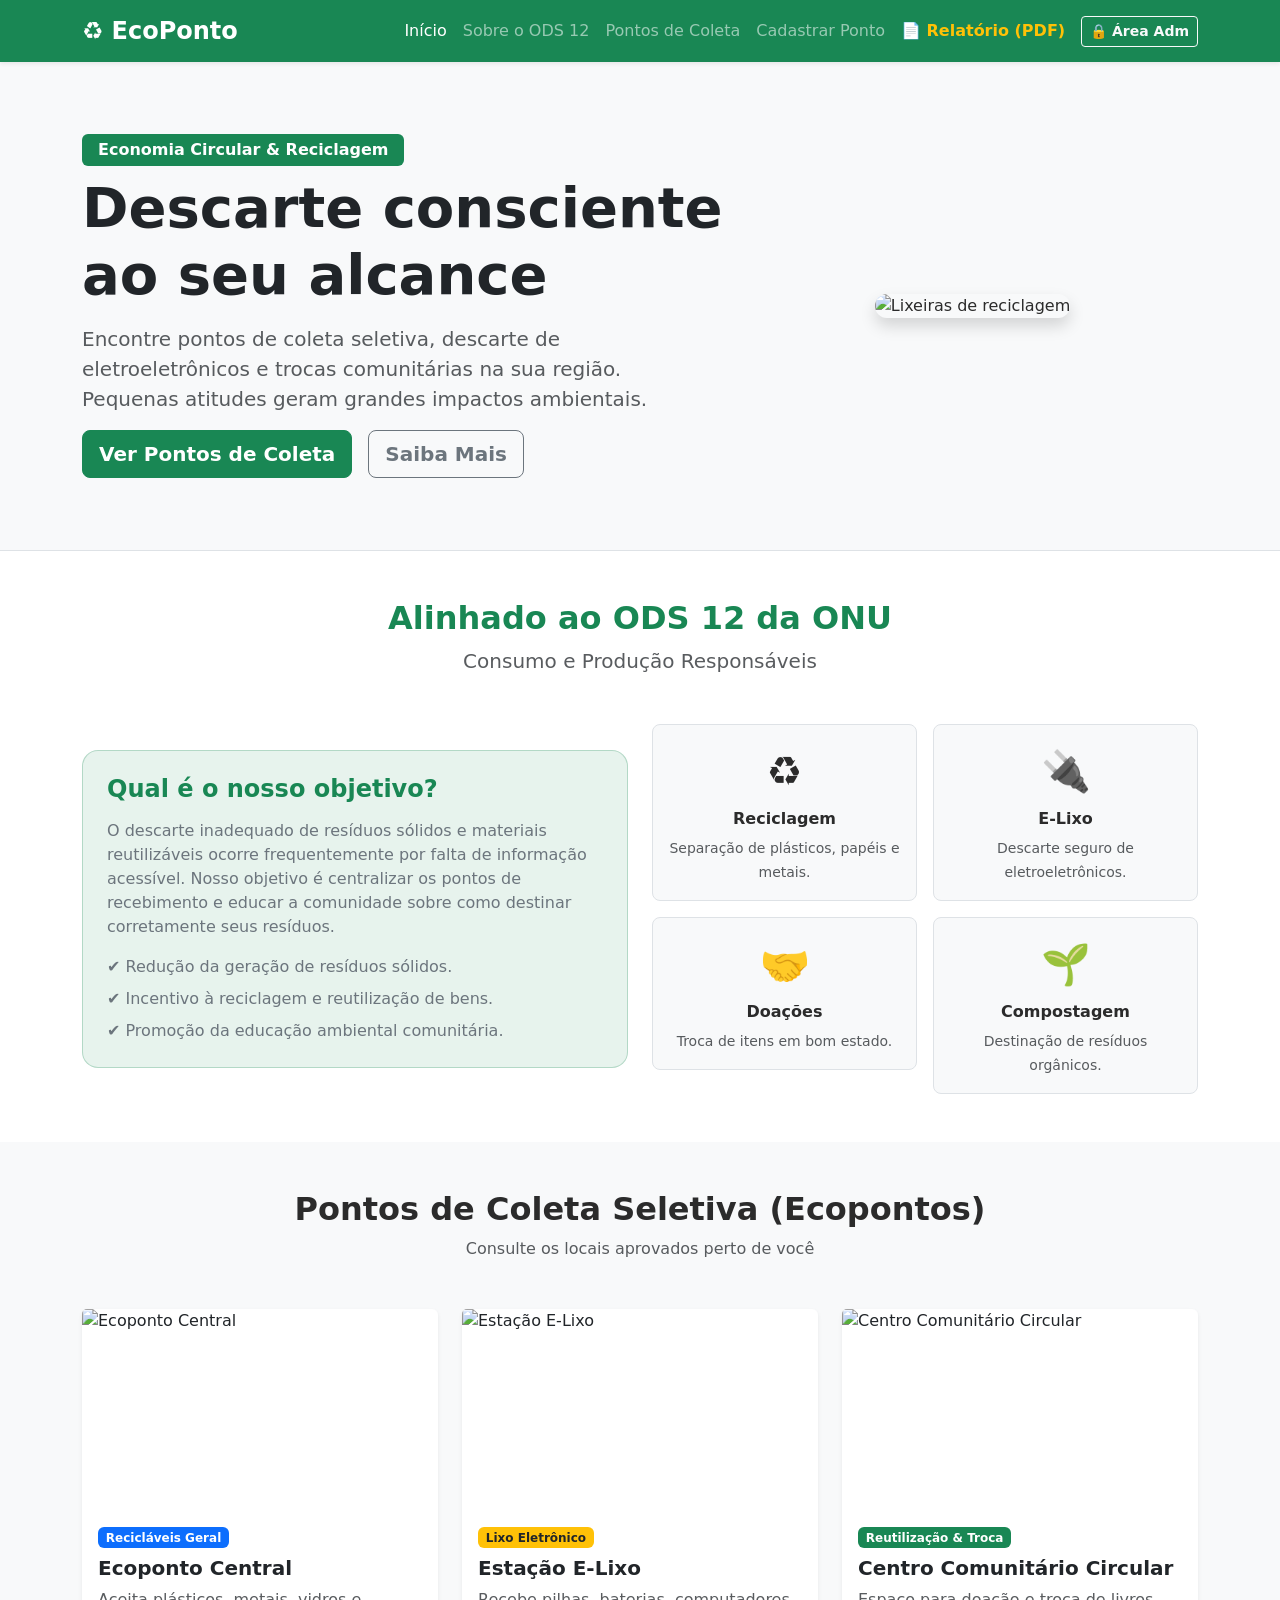
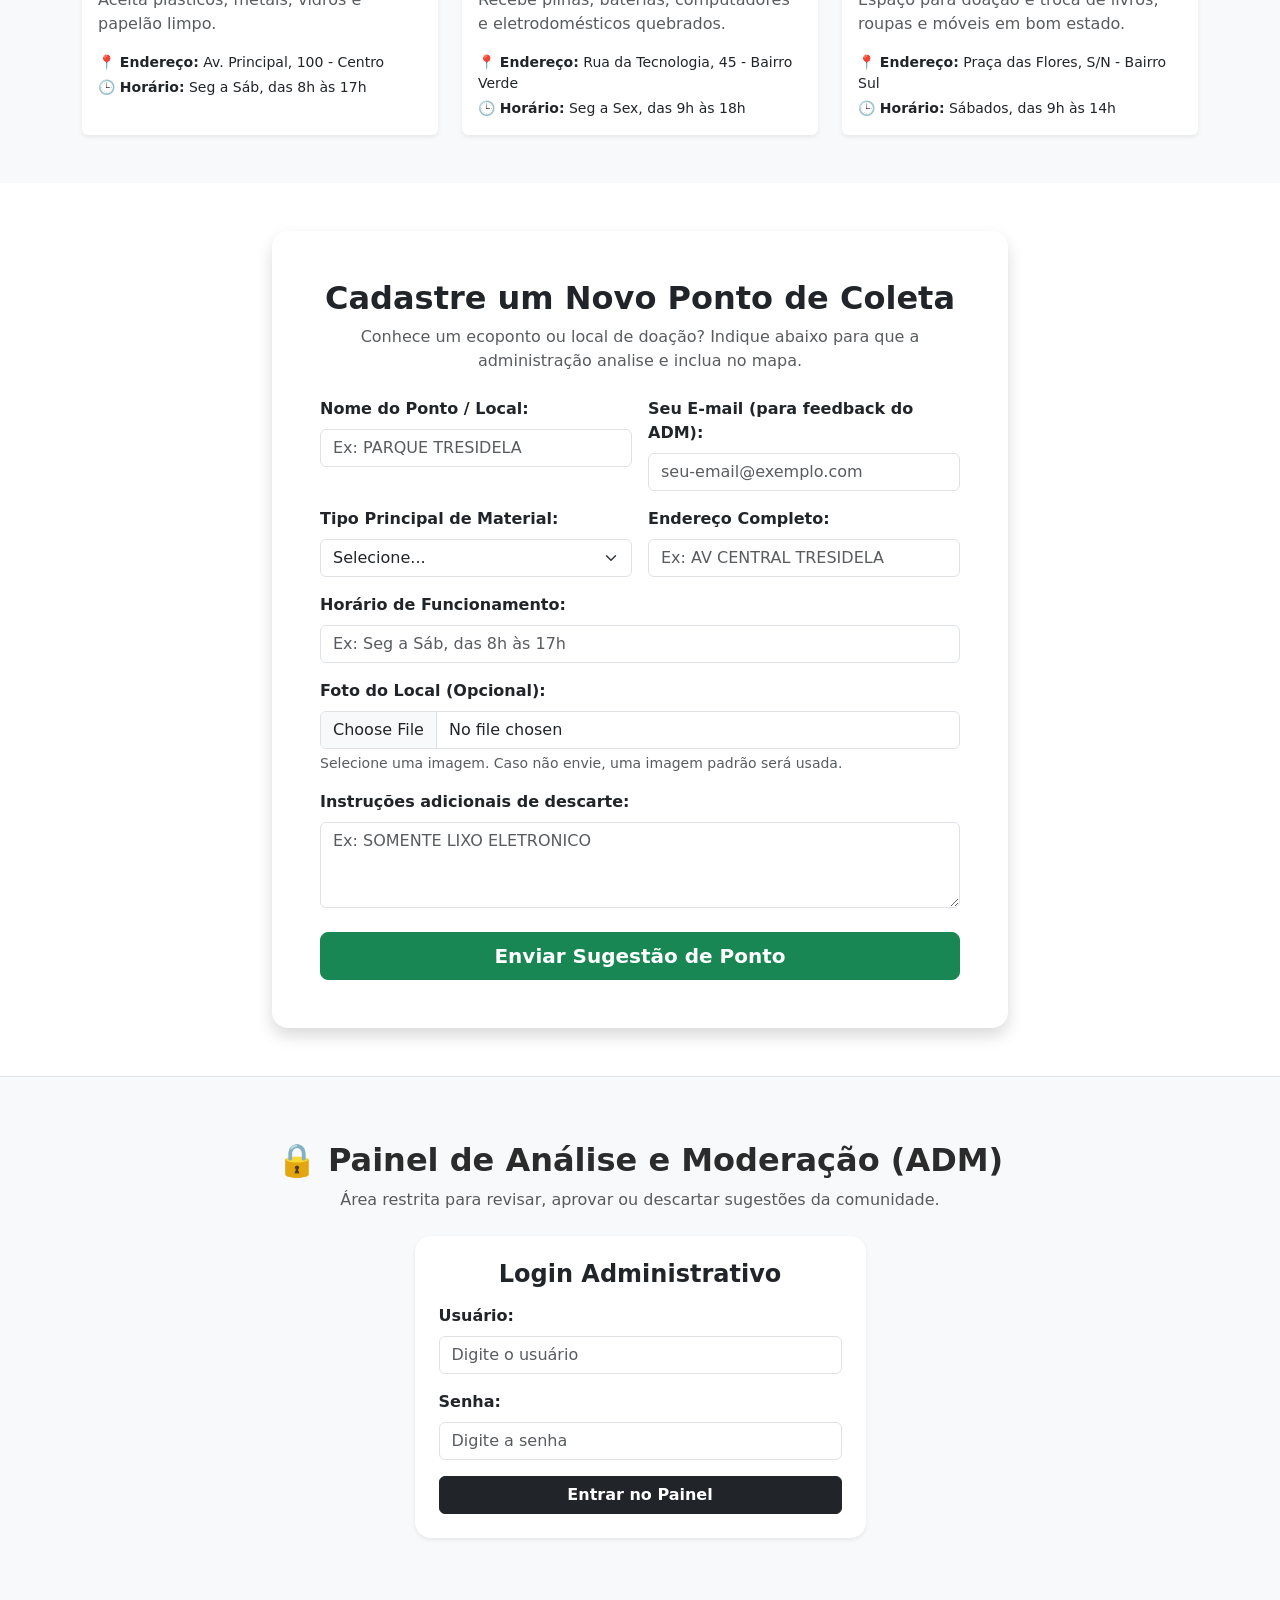
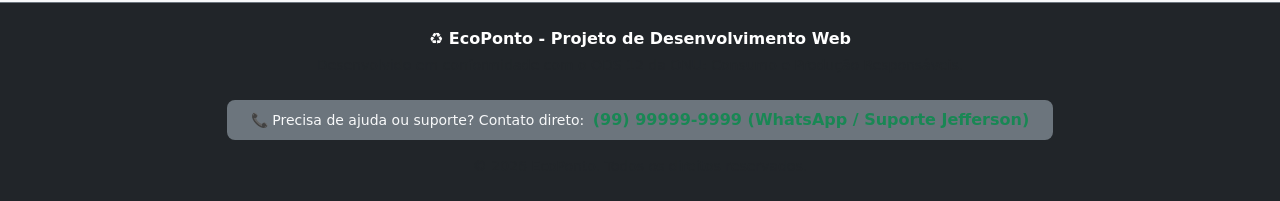
==== commit 9a7dc166: "Update index.html" ====
--- a/index.html
+++ b/index.html
@@ -122,32 +122,31 @@
             </div>
         </section>
 
-        <!-- SECTION 3: Cards dos Ecopontos Dinâmicos -->
+        <!-- SECTION 3: Cards dos Ecopontos Dinâmicos (Apenas Aprovados) -->
         <section id="ecopontos" class="py-5 bg-light">
             <div class="container">
                 <div class="text-center mb-5">
                     <h2 class="fw-bold">Pontos de Coleta Seletiva (Ecopontos)</h2>
-                    <p class="text-muted">Consulte os locais disponíveis perto de você</p>
-                </div>
-
-                <!-- CARDS RENDERIZADOS DINAMICAMENTE PELO JAVASCRIPT -->
+                    <p class="text-muted">Consulte os locais aprovados perto de você</p>
+                </div>
+
                 <div class="row g-4" id="containerEcopontos">
                     <!-- Cards inseridos via Script -->
                 </div>
             </div>
         </section>
 
-        <!-- SECTION 4: Formulário Dinâmico de Sugestão com Upload de Foto -->
+        <!-- SECTION 4: Formulário Dinâmico de Sugestão -->
         <section id="cadastro" class="py-5 bg-white">
             <div class="container">
                 <div class="row justify-content-center">
                     <div class="col-lg-8">
                         <div class="card border-0 shadow rounded-4 p-4 p-md-5">
                             <h2 class="fw-bold text-center mb-2">Cadastre um Novo Ponto de Coleta</h2>
-                            <p class="text-muted text-center mb-4">Conhece um ecoponto ou local de doação? Indique abaixo para incluirmos no mapa.</p>
+                            <p class="text-muted text-center mb-4">Conhece um ecoponto ou local de doação? Indique abaixo para que a administração analise e inclua no mapa.</p>
                             
                             <div id="alertSucesso" class="alert alert-success d-none text-center" role="alert">
-                                ✅ Ponto de Coleta cadastrado com sucesso! Ele foi adicionado aos cards da página e enviado para o painel de análise.
+                                ✅ Sugestão enviada para a administração! Após a aprovação do ADM, ela aparecerá nos cards da página.
                             </div>
 
                             <form id="formSugestao">
@@ -155,6 +154,10 @@
                                     <div class="col-md-6">
                                         <label for="nomePonto" class="form-label fw-semibold">Nome do Ponto / Local:</label>
                                         <input type="text" class="form-control" id="nomePonto" placeholder="Ex: PARQUE TRESIDELA" required>
+                                    </div>
+                                    <div class="col-md-6">
+                                        <label for="emailContato" class="form-label fw-semibold">Seu E-mail (para feedback do ADM):</label>
+                                        <input type="email" class="form-control" id="emailContato" placeholder="seu-email@exemplo.com" required>
                                     </div>
                                     <div class="col-md-6">
                                         <label for="tipoMaterial" class="form-label fw-semibold">Tipo Principal de Material:</label>
@@ -170,16 +173,15 @@
                                         <label for="endereco" class="form-label fw-semibold">Endereço Completo:</label>
                                         <input type="text" class="form-control" id="endereco" placeholder="Ex: AV CENTRAL TRESIDELA" required>
                                     </div>
-                                    <div class="col-md-6">
+                                    <div class="col-md-12">
                                         <label for="horario" class="form-label fw-semibold">Horário de Funcionamento:</label>
                                         <input type="text" class="form-control" id="horario" placeholder="Ex: Seg a Sáb, das 8h às 17h" required>
                                     </div>
                                     
-                                    <!-- NOVO CAMPO: UPLOAD DE FOTO -->
                                     <div class="col-12">
                                         <label for="fotoPonto" class="form-label fw-semibold">Foto do Local (Opcional):</label>
                                         <input type="file" class="form-control" id="fotoPonto" accept="image/*">
-                                        <div class="form-text">Selecione uma imagem do computador. Caso não envie, uma imagem padrão será atribuída.</div>
+                                        <div class="form-text">Selecione uma imagem. Caso não envie, uma imagem padrão será usada.</div>
                                     </div>
 
                                     <div class="col-12">
@@ -197,12 +199,12 @@
             </div>
         </section>
 
-        <!-- SECTION 5: ÁREA ADMINISTRATIVA (Análise de Sugestões com Login) -->
+        <!-- SECTION 5: ÁREA ADMINISTRATIVA (Login e Moderação com Aceitar/Recusar) -->
         <section id="adminSection" class="py-5 bg-light border-top">
             <div class="container py-3">
                 <div class="text-center mb-4">
-                    <h2 class="fw-bold">🔒 Painel de Análise de Sugestões (ADM)</h2>
-                    <p class="text-muted">Área restrita para gerenciamento e exclusão dos ecopontos cadastrados.</p>
+                    <h2 class="fw-bold">🔒 Painel de Análise e Moderação (ADM)</h2>
+                    <p class="text-muted">Área restrita para revisar, aprovar ou descartar sugestões da comunidade.</p>
                 </div>
 
                 <!-- CARD DE LOGIN DE ADM -->
@@ -240,26 +242,47 @@
                         <button id="btnLogout" class="btn btn-outline-danger btn-sm fw-bold">Sair do Painel</button>
                     </div>
 
-                    <div class="card border-0 shadow-sm rounded-4 p-4">
-                        <h4 class="fw-bold mb-3">Lista Geral de Ecopontos Registrados</h4>
+                    <div class="card border-0 shadow-sm rounded-4 p-4 mb-4">
+                        <h4 class="fw-bold text-warning text-dark mb-3">⏳ Sugestões Pendentes de Análise</h4>
                         <div class="table-responsive">
                             <table class="table table-hover align-middle">
-                                <thead class="table-dark">
+                                <thead class="table-warning">
                                     <tr>
                                         <th>Foto</th>
                                         <th>Local</th>
-                                        <th>Tipo Material</th>
-                                        <th>Endereço</th>
-                                        <th>Horário</th>
-                                        <th>Ações</th>
+                                        <th>E-mail do Usuário</th>
+                                        <th>Tipo / Endereço</th>
+                                        <th>Instruções</th>
+                                        <th>Ações de Moderação</th>
                                     </tr>
                                 </thead>
-                                <tbody id="tabelaSugestoes">
-                                    <!-- Preenchido via JS -->
+                                <tbody id="tabelaPendentes">
+                                    <!-- Sugestões pendentes inseridas aqui -->
                                 </tbody>
                             </table>
                         </div>
                     </div>
+
+                    <div class="card border-0 shadow-sm rounded-4 p-4">
+                        <h4 class="fw-bold text-success mb-3">✅ Pontos Aprovados no Ar</h4>
+                        <div class="table-responsive">
+                            <table class="table table-hover align-middle">
+                                <thead class="table-success">
+                                    <tr>
+                                        <th>Foto</th>
+                                        <th>Local</th>
+                                        <th>E-mail</th>
+                                        <th>Tipo</th>
+                                        <th>Endereço</th>
+                                        <th>Ação</th>
+                                    </tr>
+                                </thead>
+                                <tbody id="tabelaAprovados">
+                                    <!-- Ecopontos ativos inseridos aqui -->
+                                </tbody>
+                            </table>
+                        </div>
+                    </div>
                 </div>
 
             </div>
@@ -267,11 +290,20 @@
 
     </main>
 
-    <!-- FOOTER -->
-    <footer class="bg-dark text-white py-4 mt-auto">
+    <!-- FOOTER COM CONTATO DE AJUDA -->
+    <footer class="bg-dark text-white py-4 mt-auto border-top border-secondary">
         <div class="container text-center">
             <p class="mb-1 fw-semibold">♻️ EcoPonto - Projeto de Desenvolvimento Web</p>
             <p class="small text-muted mb-2">Desenvolvido em conformidade com o ODS 12 da ONU: Consumo e Produção Responsáveis.</p>
+            
+            <!-- CONTATO DE AJUDA SOLICITADO -->
+            <div class="my-3 p-2 bg-secondary bg-opacity-20 d-inline-block rounded-3 px-4">
+                <span class="text-light small">📞 Precisa de ajuda ou suporte? Contato direto: </span>
+                <a href="https://wa.me/5599999999999" target="_blank" class="text-success fw-bold text-decoration-none ms-1">
+                    (99) 99999-9999 (WhatsApp / Suporte Jefferson)
+                </a>
+            </div>
+
             <p class="small text-muted mb-0">&copy; 2026 EcoPonto. Todos os direitos reservados.</p>
         </div>
     </footer>
@@ -279,57 +311,62 @@
     <!-- CDN do Bootstrap 5 JS -->
     <script src="https://cdn.jsdelivr.net/npm/bootstrap@5.3.2/dist/js/bootstrap.bundle.min.js"></script>
 
-    <!-- LÓGICA EM JAVASCRIPT COMPLETA -->
+    <!-- LÓGICA EM JAVASCRIPT COMPLETA COM FLUXO DE APROVAÇÃO -->
     <script>
-        // Dados padrão para inicialização (caso o banco local esteja vazio)
+        // Dados padrão para inicialização
         const pontosIniciais = [
             {
                 id: 1,
                 nome: "Ecoponto Central",
+                email: "admin@ecoponto.com",
                 tipo: "Recicláveis Geral",
                 endereco: "Av. Principal, 100 - Centro",
                 horario: "Seg a Sáb, das 8h às 17h",
                 descricao: "Aceita plásticos, metais, vidros e papelão limpo.",
-                imagem: "https://images.unsplash.com/photo-1611284446314-60a58ac0deb9?auto=format&fit=crop&w=500&q=80"
+                imagem: "https://images.unsplash.com/photo-1611284446314-60a58ac0deb9?auto=format&fit=crop&w=500&q=80",
+                aprovado: true
             },
             {
                 id: 2,
                 nome: "Estação E-Lixo",
+                email: "admin@ecoponto.com",
                 tipo: "Lixo Eletrônico",
                 endereco: "Rua da Tecnologia, 45 - Bairro Verde",
                 horario: "Seg a Sex, das 9h às 18h",
                 descricao: "Recebe pilhas, baterias, computadores e eletrodomésticos quebrados.",
-                imagem: "https://images.unsplash.com/photo-1550009158-9ebf69173e03?auto=format&fit=crop&w=500&q=80"
+                imagem: "https://images.unsplash.com/photo-1550009158-9ebf69173e03?auto=format&fit=crop&w=500&q=80",
+                aprovado: true
             },
             {
                 id: 3,
                 nome: "Centro Comunitário Circular",
+                email: "admin@ecoponto.com",
                 tipo: "Reutilização & Troca",
                 endereco: "Praça das Flores, S/N - Bairro Sul",
                 horario: "Sábados, das 9h às 14h",
                 descricao: "Espaço para doação e troca de livros, roupas e móveis em bom estado.",
-                imagem: "https://images.unsplash.com/photo-1582213782179-e0d53f98f2ca?auto=format&fit=crop&w=500&q=80"
+                imagem: "https://images.unsplash.com/photo-1582213782179-e0d53f98f2ca?auto=format&fit=crop&w=500&q=80",
+                aprovado: true
             }
         ];
 
-        // Carrega os pontos do localStorage ou inicializa com os padrão
         function obterPontos() {
-            const salvos = localStorage.getItem('ecopontos_dados');
+            const salvos = localStorage.getItem('ecopontos_dados_v2');
             if (!salvos) {
-                localStorage.setItem('ecopontos_dados', JSON.stringify(pontosIniciais));
+                localStorage.setItem('ecopontos_dados_v2', JSON.stringify(pontosIniciais));
                 return pontosIniciais;
             }
             return JSON.parse(salvos);
         }
 
-        // Renderiza os Cards na Seção "Pontos de Coleta Seletiva"
+        // Renderiza apenas os cards APROVADOS na área pública
         function renderizarCards() {
             const container = document.getElementById('containerEcopontos');
-            const pontos = obterPontos();
+            const pontos = obterPontos().filter(p => p.aprovado === true);
             container.innerHTML = '';
 
             if (pontos.length === 0) {
-                container.innerHTML = `<div class="col-12 text-center py-5 text-muted"><p>Nenhum ponto de coleta cadastrado no momento.</p></div>`;
+                container.innerHTML = `<div class="col-12 text-center py-5 text-muted"><p>Nenhum ponto de coleta aprovado no momento.</p></div>`;
                 return;
             }
 
@@ -356,7 +393,7 @@
             });
         }
 
-        // Processa Envio do Formulário (com conversão de Foto para Base64)
+        // Envio da Sugestão (padrão: aprovado = false)
         document.getElementById('formSugestao').addEventListener('submit', function(e) {
             e.preventDefault();
 
@@ -365,9 +402,7 @@
 
             if (file) {
                 const reader = new FileReader();
-                reader.onload = function(e) {
-                    salvarPonto(e.target.result);
-                };
+                reader.onload = function(e) { salvarPonto(e.target.result); };
                 reader.readAsDataURL(file);
             } else {
                 salvarPonto("https://images.unsplash.com/photo-1532996122724-e3c354a0b15b?auto=format&fit=crop&w=500&q=80");
@@ -378,30 +413,28 @@
             const novoPonto = {
                 id: Date.now(),
                 nome: document.getElementById('nomePonto').value,
+                email: document.getElementById('emailContato').value,
                 tipo: document.getElementById('tipoMaterial').value,
                 endereco: document.getElementById('endereco').value,
                 horario: document.getElementById('horario').value,
                 descricao: document.getElementById('descricao').value,
-                imagem: imagemUrl
+                imagem: imagemUrl,
+                aprovado: false // Inicia PENDENTE
             };
 
             let pontos = obterPontos();
             pontos.push(novoPonto);
-            localStorage.setItem('ecopontos_dados', JSON.stringify(pontos));
-
-            // Exibe mensagem
+            localStorage.setItem('ecopontos_dados_v2', JSON.stringify(pontos));
+
             const alert = document.getElementById('alertSucesso');
             alert.classList.remove('d-none');
             document.getElementById('formSugestao').reset();
 
-            setTimeout(() => { alert.classList.add('d-none'); }, 4000);
-
-            // Atualiza os Cards e a Tabela ADM em tempo real
-            renderizarCards();
-            carregarTabelaAdmin();
-        }
-
-        // Lógica de Login do ADM (JEFFERSON / 12345678)
+            setTimeout(() => { alert.classList.add('d-none'); }, 5000);
+            carregarTabelasAdmin();
+        }
+
+        // Login ADM
         document.getElementById('formLogin').addEventListener('submit', function(e) {
             e.preventDefault();
             const user = document.getElementById('adminUser').value.trim();
@@ -412,7 +445,7 @@
                 alert.classList.add('d-none');
                 document.getElementById('loginCard').classList.add('d-none');
                 document.getElementById('adminPanel').classList.remove('d-none');
-                carregarTabelaAdmin();
+                carregarTabelasAdmin();
             } else {
                 alert.classList.remove('d-none');
             }
@@ -424,45 +457,87 @@
             document.getElementById('formLogin').reset();
         });
 
-        // Carrega Tabela no Painel ADM
-        function carregarTabelaAdmin() {
-            const tbody = document.getElementById('tabelaSugestoes');
-            tbody.innerHTML = '';
+        // Carrega Tabelas de Pendentes e Aprovados no Painel ADM
+        function carregarTabelasAdmin() {
+            const tbodyPendentes = document.getElementById('tabelaPendentes');
+            const tbodyAprovados = document.getElementById('tabelaAprovados');
+            tbodyPendentes.innerHTML = '';
+            tbodyAprovados.innerHTML = '';
+
             const pontos = obterPontos();
-
-            if (pontos.length === 0) {
-                tbody.innerHTML = `<tr><td colspan="6" class="text-center text-muted py-4">Nenhum ponto registrado.</td></tr>`;
-                return;
-            }
-
-            pontos.forEach(ponto => {
-                const tr = document.createElement('tr');
-                tr.innerHTML = `
-                    <td><img src="${ponto.imagem}" style="width: 50px; height: 50px; object-fit: cover; class="rounded"></td>
-                    <td><strong>${ponto.nome}</strong></td>
-                    <td><span class="badge bg-secondary">${ponto.tipo}</span></td>
-                    <td><small>${ponto.endereco}</small></td>
-                    <td><small>${ponto.horario}</small></td>
-                    <td>
-                        <button class="btn btn-sm btn-danger" onclick="excluirPonto(${ponto.id})">Excluir / Tirar do Ar</button>
-                    </td>
-                `;
-                tbody.appendChild(tr);
-            });
-        }
-
-        // Exclui um ponto tanto do Painel ADM quanto dos Cards da tela pública
+            const pendentes = pontos.filter(p => p.aprovado === false);
+            const aprovados = pontos.filter(p => p.aprovado === true);
+
+            // Renderiza Pendentes
+            if (pendentes.length === 0) {
+                tbodyPendentes.innerHTML = `<tr><td colspan="6" class="text-center text-muted py-3">Nenhuma sugestão pendente de análise.</td></tr>`;
+            } else {
+                pendentes.forEach(ponto => {
+                    const tr = document.createElement('tr');
+                    tr.innerHTML = `
+                        <td><img src="${ponto.imagem}" style="width: 45px; height: 45px; object-fit: cover;" class="rounded"></td>
+                        <td><strong>${ponto.nome}</strong></td>
+                        <td><a href="mailto:${ponto.email}" class="small text-decoration-none">${ponto.email}</a></td>
+                        <td><small>${ponto.tipo}<br>${ponto.endereco}</small></td>
+                        <td><small>${ponto.descricao}</small></td>
+                        <td>
+                            <button class="btn btn-sm btn-success fw-bold mb-1" onclick="aprovarPonto(${ponto.id})">Aprovar / Publicar</button>
+                            <button class="btn btn-sm btn-outline-danger fw-bold mb-1" onclick="recusarPonto(${ponto.id}, '${ponto.email}')">Recusar</button>
+                        </td>
+                    `;
+                    tbodyPendentes.appendChild(tr);
+                });
+            }
+
+            // Renderiza Aprovados
+            if (aprovados.length === 0) {
+                tbodyAprovados.innerHTML = `<tr><td colspan="6" class="text-center text-muted py-3">Nenhum ponto no ar.</td></tr>`;
+            } else {
+                aprovados.forEach(ponto => {
+                    const tr = document.createElement('tr');
+                    tr.innerHTML = `
+                        <td><img src="${ponto.imagem}" style="width: 45px; height: 45px; object-fit: cover;" class="rounded"></td>
+                        <td><strong>${ponto.nome}</strong></td>
+                        <td><small>${ponto.email}</small></td>
+                        <td><span class="badge bg-secondary">${ponto.tipo}</span></td>
+                        <td><small>${ponto.endereco}</small></td>
+                        <td>
+                            <button class="btn btn-sm btn-danger" onclick="excluirPonto(${ponto.id})">Tirar do Ar</button>
+                        </td>
+                    `;
+                    tbodyAprovados.appendChild(tr);
+                });
+            }
+        }
+
+        // Aceita a Sugestão
+        function aprovarPonto(id) {
+            let pontos = obterPontos();
+            const index = pontos.findIndex(p => p.id === id);
+            if (index !== -1) {
+                pontos[index].aprovado = true;
+                localStorage.setItem('ecopontos_dados_v2', JSON.stringify(pontos));
+                renderizarCards();
+                carregarTabelasAdmin();
+            }
+        }
+
+        // Recusa a Sugestão
+        function recusarPonto(id, email) {
+            if (confirm(`Deseja recusar esta sugestão? Você pode enviar um feedback para ${email}`)) {
+                excluirPonto(id);
+            }
+        }
+
+        // Exclui um Ponto do Banco Local
         function excluirPonto(id) {
             let pontos = obterPontos();
             pontos = pontos.filter(p => p.id !== id);
-            localStorage.setItem('ecopontos_dados', JSON.stringify(pontos));
-            
-            // Recarrega telas
+            localStorage.setItem('ecopontos_dados_v2', JSON.stringify(pontos));
             renderizarCards();
-            carregarTabelaAdmin();
-        }
-
-        // Inicializa os Cards ao carregar a página
+            carregarTabelasAdmin();
+        }
+
         document.addEventListener('DOMContentLoaded', renderizarCards);
     </script>
 </body>
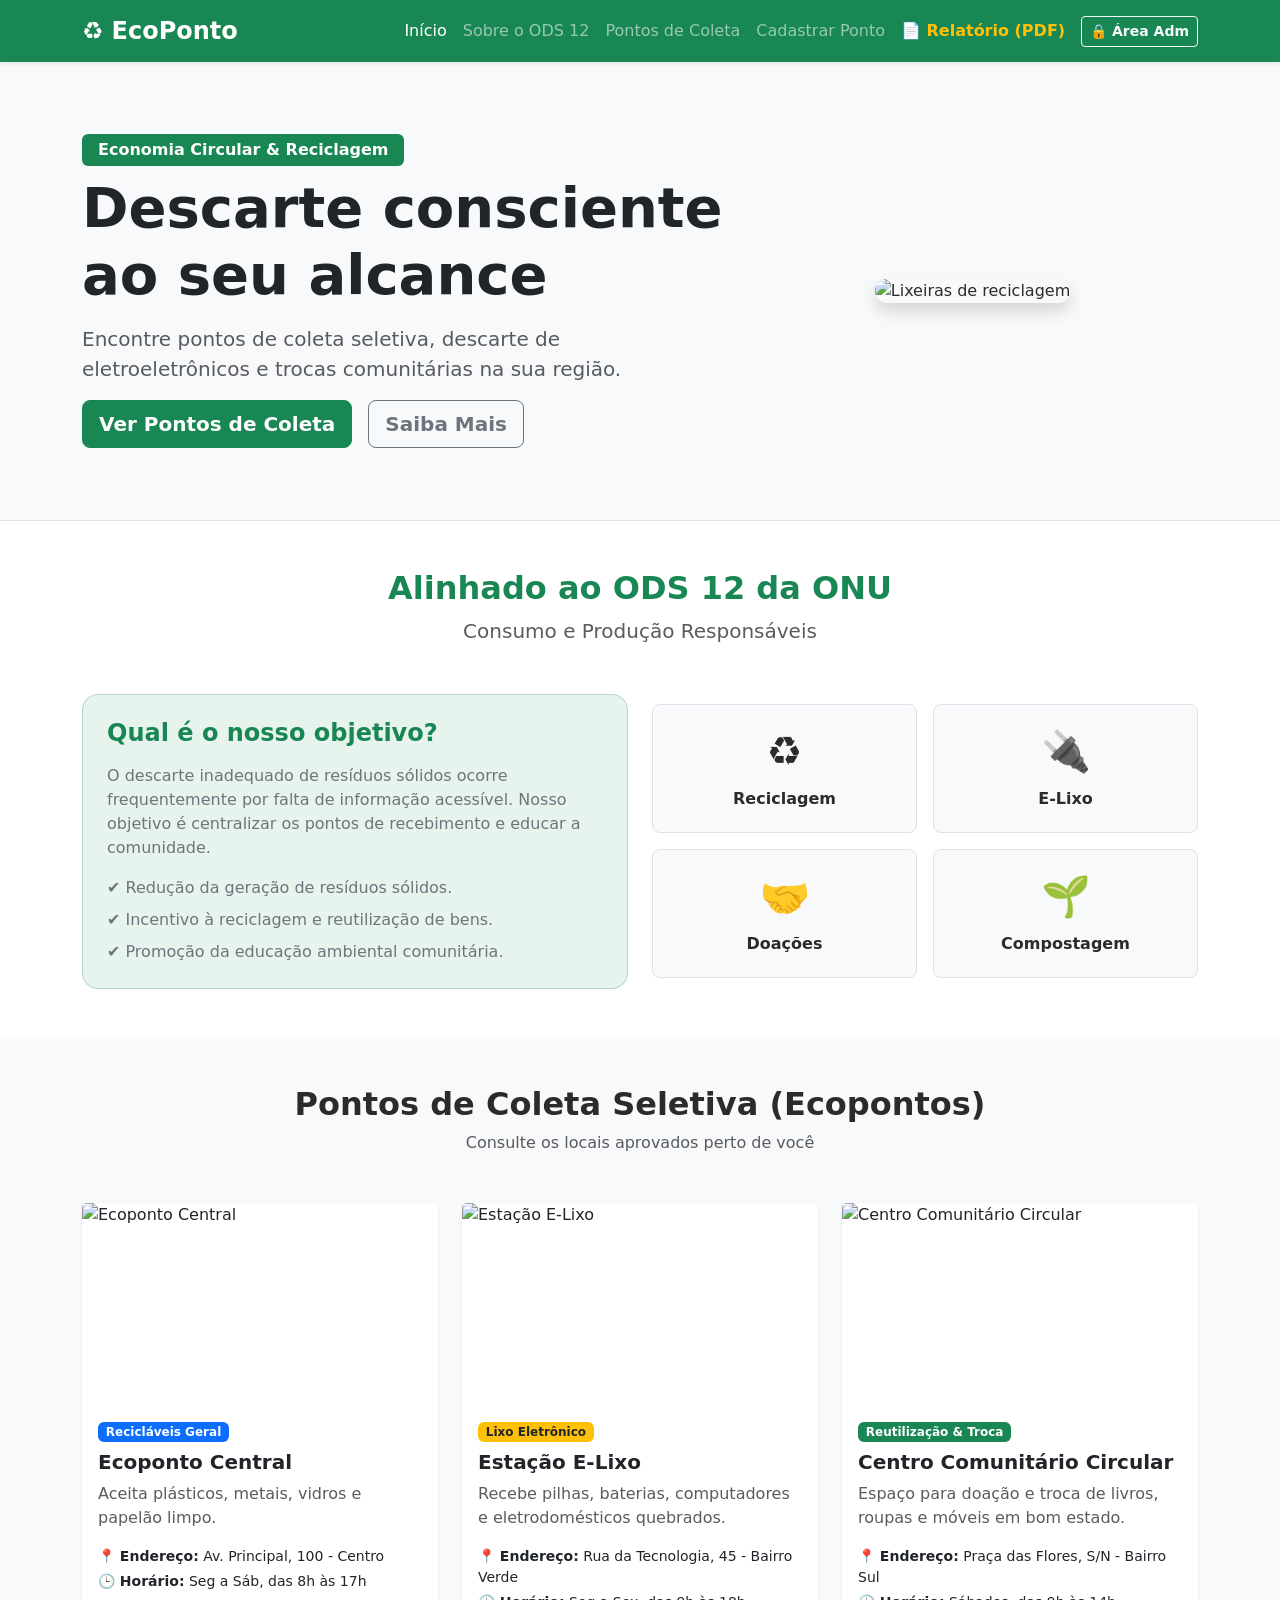
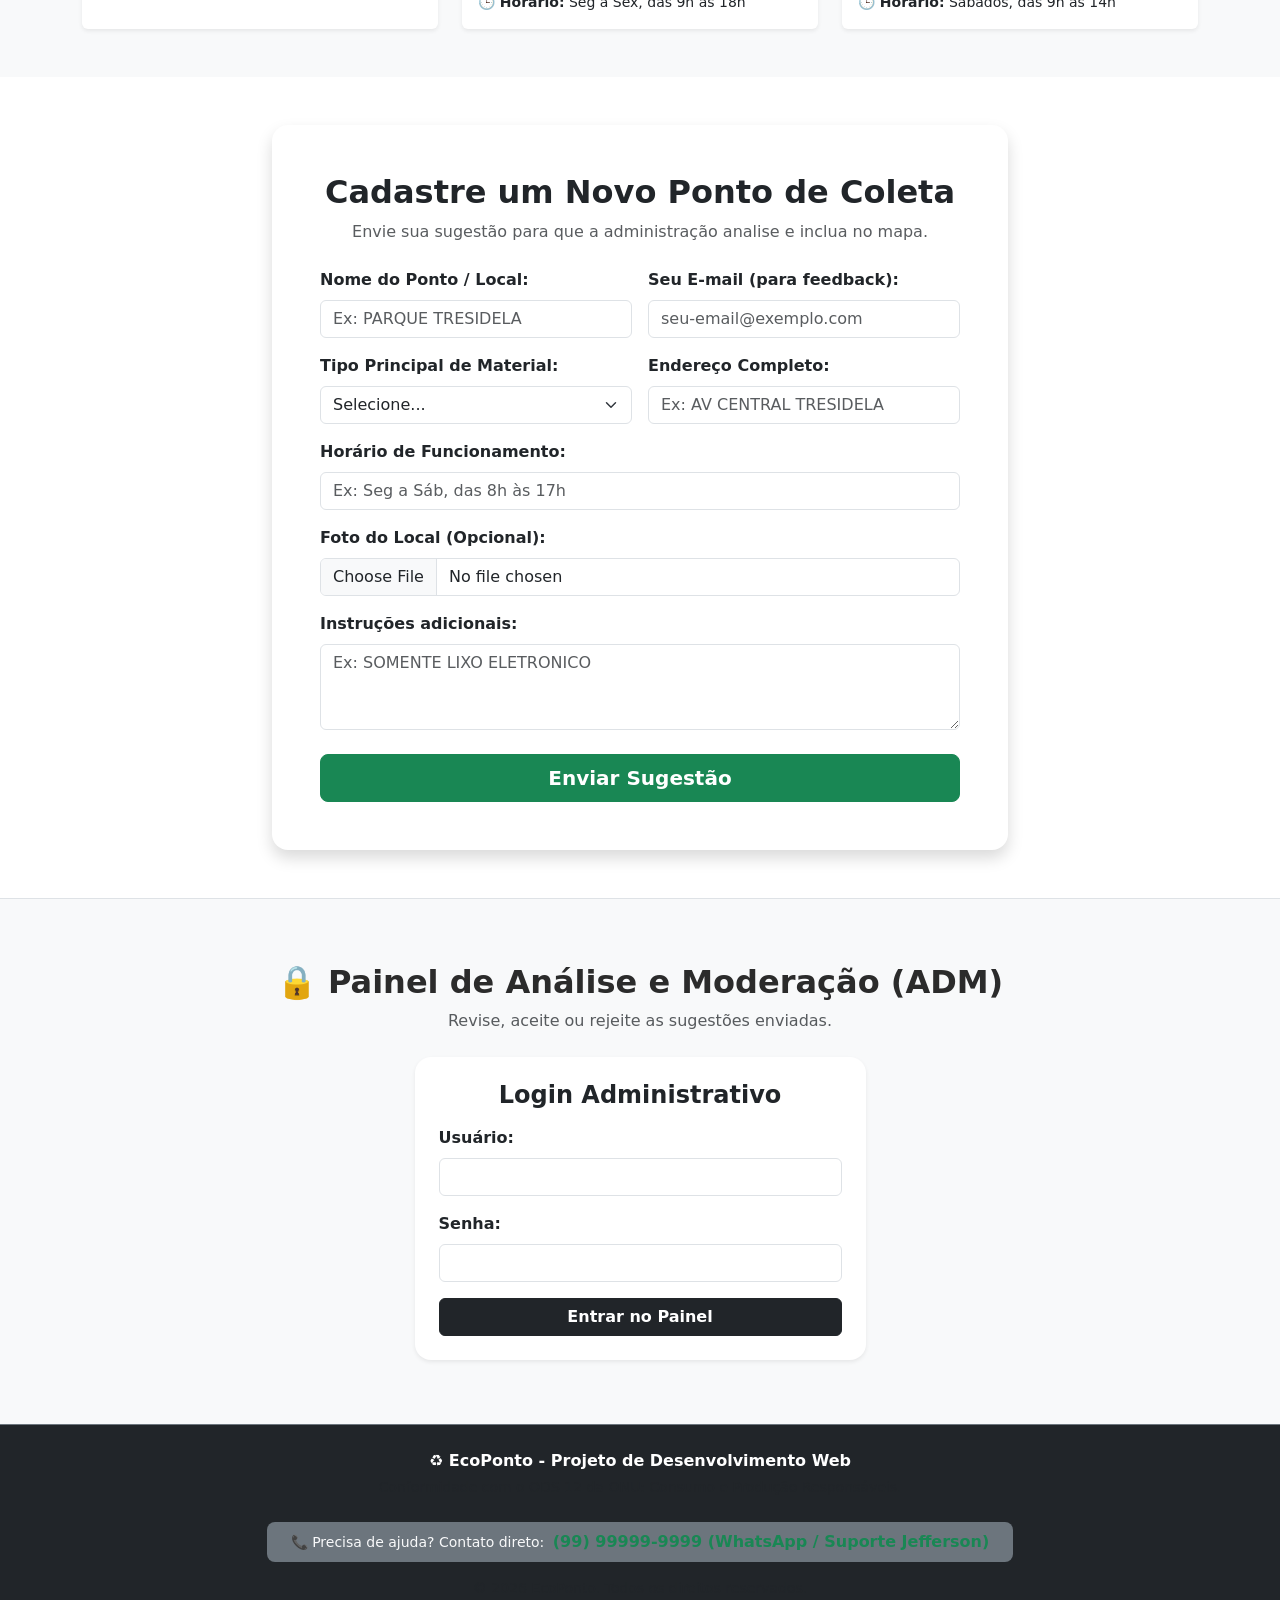
==== commit 85a0a9d3: "Update index.html" ====
--- a/index.html
+++ b/index.html
@@ -7,19 +7,18 @@
 
     <!-- CDN do Bootstrap 5 CSS -->
     <link href="https://cdn.jsdelivr.net/npm/bootstrap@5.3.2/dist/css/bootstrap.min.css" rel="stylesheet">
-    <!-- Estilos Customizados em CSS3 -->
     <link rel="stylesheet" href="css/style.css">
 </head>
 <body class="bg-light">
 
-    <!-- HEADER / NAV: Barra de navegação global -->
+    <!-- HEADER / NAV -->
     <header class="sticky-top">
         <nav class="navbar navbar-expand-lg navbar-dark bg-success shadow-sm">
             <div class="container">
                 <a class="navbar-brand fw-bold fs-4 d-flex align-items-center gap-2" href="#">
                     <span>♻️</span> EcoPonto
                 </a>
-                <button class="navbar-toggler" type="button" data-bs-toggle="collapse" data-bs-target="#navbarNav" aria-controls="navbarNav" aria-expanded="false" aria-label="Alternar navegação">
+                <button class="navbar-toggler" type="button" data-bs-toggle="collapse" data-bs-target="#navbarNav">
                     <span class="navbar-toggler-icon"></span>
                 </button>
                 <div class="collapse navbar-collapse" id="navbarNav">
@@ -40,9 +39,7 @@
         </nav>
     </header>
 
-    <!-- MAIN: Conteúdo Principal -->
     <main>
-
         <!-- SECTION 1: Hero Banner -->
         <section id="inicio" class="bg-light py-5 text-center text-md-start border-bottom">
             <div class="container py-4">
@@ -51,7 +48,7 @@
                         <span class="badge bg-success mb-2 px-3 py-2 fs-6">Economia Circular & Reciclagem</span>
                         <h1 class="display-4 fw-bold text-dark">Descarte consciente ao seu alcance</h1>
                         <p class="lead text-muted my-3">
-                            Encontre pontos de coleta seletiva, descarte de eletroeletrônicos e trocas comunitárias na sua região. Pequenas atitudes geram grandes impactos ambientais.
+                            Encontre pontos de coleta seletiva, descarte de eletroeletrônicos e trocas comunitárias na sua região.
                         </p>
                         <div class="d-flex gap-3 justify-content-center justify-content-md-start">
                             <a href="#ecopontos" class="btn btn-success btn-lg fw-semibold">Ver Pontos de Coleta</a>
@@ -65,7 +62,7 @@
             </div>
         </section>
 
-        <!-- SECTION 2: Sobre o ODS 12 -->
+        <!-- SECTION 2: ODS 12 -->
         <section id="ods12" class="py-5 bg-white">
             <div class="container">
                 <div class="text-center mb-5">
@@ -77,7 +74,7 @@
                         <div class="p-4 bg-success bg-opacity-10 rounded-4 border border-success border-opacity-25">
                             <h3 class="fw-bold h4 text-success mb-3">Qual é o nosso objetivo?</h3>
                             <p class="text-secondary">
-                                O descarte inadequado de resíduos sólidos e materiais reutilizáveis ocorre frequentemente por falta de informação acessível. Nosso objetivo é centralizar os pontos de recebimento e educar a comunidade sobre como destinar corretamente seus resíduos.
+                                O descarte inadequado de resíduos sólidos ocorre frequentemente por falta de informação acessível. Nosso objetivo é centralizar os pontos de recebimento e educar a comunidade.
                             </p>
                             <ul class="list-unstyled mb-0 text-secondary">
                                 <li class="mb-2">✔️ Redução da geração de resíduos sólidos.</li>
@@ -92,28 +89,24 @@
                                 <div class="p-3 border rounded-3 text-center bg-light">
                                     <span class="fs-1">♻️</span>
                                     <h4 class="h6 fw-bold mt-2">Reciclagem</h4>
-                                    <small class="text-muted">Separação de plásticos, papéis e metais.</small>
                                 </div>
                             </div>
                             <div class="col-6">
                                 <div class="p-3 border rounded-3 text-center bg-light">
                                     <span class="fs-1">🔌</span>
                                     <h4 class="h6 fw-bold mt-2">E-Lixo</h4>
-                                    <small class="text-muted">Descarte seguro de eletroeletrônicos.</small>
                                 </div>
                             </div>
                             <div class="col-6">
                                 <div class="p-3 border rounded-3 text-center bg-light">
                                     <span class="fs-1">🤝</span>
                                     <h4 class="h6 fw-bold mt-2">Doações</h4>
-                                    <small class="text-muted">Troca de itens em bom estado.</small>
                                 </div>
                             </div>
                             <div class="col-6">
                                 <div class="p-3 border rounded-3 text-center bg-light">
                                     <span class="fs-1">🌱</span>
                                     <h4 class="h6 fw-bold mt-2">Compostagem</h4>
-                                    <small class="text-muted">Destinação de resíduos orgânicos.</small>
                                 </div>
                             </div>
                         </div>
@@ -122,31 +115,30 @@
             </div>
         </section>
 
-        <!-- SECTION 3: Cards dos Ecopontos Dinâmicos (Apenas Aprovados) -->
+        <!-- SECTION 3: Cards Públicos (Apenas Aprovados) -->
         <section id="ecopontos" class="py-5 bg-light">
             <div class="container">
                 <div class="text-center mb-5">
                     <h2 class="fw-bold">Pontos de Coleta Seletiva (Ecopontos)</h2>
                     <p class="text-muted">Consulte os locais aprovados perto de você</p>
                 </div>
-
                 <div class="row g-4" id="containerEcopontos">
-                    <!-- Cards inseridos via Script -->
+                    <!-- Preenchido via Script -->
                 </div>
             </div>
         </section>
 
-        <!-- SECTION 4: Formulário Dinâmico de Sugestão -->
+        <!-- SECTION 4: Cadastro de Novo Ponto -->
         <section id="cadastro" class="py-5 bg-white">
             <div class="container">
                 <div class="row justify-content-center">
                     <div class="col-lg-8">
                         <div class="card border-0 shadow rounded-4 p-4 p-md-5">
                             <h2 class="fw-bold text-center mb-2">Cadastre um Novo Ponto de Coleta</h2>
-                            <p class="text-muted text-center mb-4">Conhece um ecoponto ou local de doação? Indique abaixo para que a administração analise e inclua no mapa.</p>
+                            <p class="text-muted text-center mb-4">Envie sua sugestão para que a administração analise e inclua no mapa.</p>
                             
                             <div id="alertSucesso" class="alert alert-success d-none text-center" role="alert">
-                                ✅ Sugestão enviada para a administração! Após a aprovação do ADM, ela aparecerá nos cards da página.
+                                ✅ Sugestão enviada com sucesso! Ela passará por análise do ADM antes de aparecer na tela.
                             </div>
 
                             <form id="formSugestao">
@@ -156,7 +148,7 @@
                                         <input type="text" class="form-control" id="nomePonto" placeholder="Ex: PARQUE TRESIDELA" required>
                                     </div>
                                     <div class="col-md-6">
-                                        <label for="emailContato" class="form-label fw-semibold">Seu E-mail (para feedback do ADM):</label>
+                                        <label for="emailContato" class="form-label fw-semibold">Seu E-mail (para feedback):</label>
                                         <input type="email" class="form-control" id="emailContato" placeholder="seu-email@exemplo.com" required>
                                     </div>
                                     <div class="col-md-6">
@@ -177,19 +169,16 @@
                                         <label for="horario" class="form-label fw-semibold">Horário de Funcionamento:</label>
                                         <input type="text" class="form-control" id="horario" placeholder="Ex: Seg a Sáb, das 8h às 17h" required>
                                     </div>
-                                    
                                     <div class="col-12">
                                         <label for="fotoPonto" class="form-label fw-semibold">Foto do Local (Opcional):</label>
                                         <input type="file" class="form-control" id="fotoPonto" accept="image/*">
-                                        <div class="form-text">Selecione uma imagem. Caso não envie, uma imagem padrão será usada.</div>
-                                    </div>
-
+                                    </div>
                                     <div class="col-12">
-                                        <label for="descricao" class="form-label fw-semibold">Instruções adicionais de descarte:</label>
+                                        <label for="descricao" class="form-label fw-semibold">Instruções adicionais:</label>
                                         <textarea class="form-control" id="descricao" rows="3" placeholder="Ex: SOMENTE LIXO ELETRONICO" required></textarea>
                                     </div>
                                     <div class="col-12 d-grid mt-4">
-                                        <button type="submit" class="btn btn-success btn-lg fw-bold">Enviar Sugestão de Ponto</button>
+                                        <button type="submit" class="btn btn-success btn-lg fw-bold">Enviar Sugestão</button>
                                     </div>
                                 </div>
                             </form>
@@ -199,30 +188,28 @@
             </div>
         </section>
 
-        <!-- SECTION 5: ÁREA ADMINISTRATIVA (Login e Moderação com Aceitar/Recusar) -->
+        <!-- SECTION 5: ÁREA ADMINISTRATIVA (Aprovar / Rejeitar) -->
         <section id="adminSection" class="py-5 bg-light border-top">
             <div class="container py-3">
                 <div class="text-center mb-4">
                     <h2 class="fw-bold">🔒 Painel de Análise e Moderação (ADM)</h2>
-                    <p class="text-muted">Área restrita para revisar, aprovar ou descartar sugestões da comunidade.</p>
-                </div>
-
-                <!-- CARD DE LOGIN DE ADM -->
+                    <p class="text-muted">Revise, aceite ou rejeite as sugestões enviadas.</p>
+                </div>
+
+                <!-- LOGIN ADM -->
                 <div id="loginCard" class="row justify-content-center">
                     <div class="col-md-5">
                         <div class="card border-0 shadow-sm p-4 rounded-4">
                             <h4 class="fw-bold text-center mb-3">Login Administrativo</h4>
-                            <div id="loginAlert" class="alert alert-danger d-none text-center" role="alert">
-                                Usuário ou senha incorretos!
-                            </div>
+                            <div id="loginAlert" class="alert alert-danger d-none text-center">Usuário ou senha incorretos!</div>
                             <form id="formLogin">
                                 <div class="mb-3">
                                     <label for="adminUser" class="form-label fw-semibold">Usuário:</label>
-                                    <input type="text" class="form-control" id="adminUser" placeholder="Digite o usuário" required>
+                                    <input type="text" class="form-control" id="adminUser" required>
                                 </div>
                                 <div class="mb-3">
                                     <label for="adminPass" class="form-label fw-semibold">Senha:</label>
-                                    <input type="password" class="form-control" id="adminPass" placeholder="Digite a senha" required>
+                                    <input type="password" class="form-control" id="adminPass" required>
                                 </div>
                                 <div class="d-grid">
                                     <button type="submit" class="btn btn-dark fw-bold">Entrar no Painel</button>
@@ -232,18 +219,16 @@
                     </div>
                 </div>
 
-                <!-- PAINEL DE ANÁLISE -->
+                <!-- PAINEL ADM COM SUGESTÕES -->
                 <div id="adminPanel" class="d-none">
                     <div class="d-flex justify-content-between align-items-center mb-4 bg-white p-3 rounded-3 shadow-sm border">
-                        <div>
-                            <span class="text-success fw-bold fs-5">Bem-vindo, Administrador JEFFERSON!</span>
-                            <span class="badge bg-success ms-2">Sessão Ativa</span>
-                        </div>
-                        <button id="btnLogout" class="btn btn-outline-danger btn-sm fw-bold">Sair do Painel</button>
-                    </div>
-
+                        <span class="text-success fw-bold fs-5">Bem-vindo, Administrador JEFFERSON!</span>
+                        <button id="btnLogout" class="btn btn-outline-danger btn-sm fw-bold">Sair</button>
+                    </div>
+
+                    <!-- TABELA 1: SUGESTÕES PENDENTES (ACEITAR / REJEITAR) -->
                     <div class="card border-0 shadow-sm rounded-4 p-4 mb-4">
-                        <h4 class="fw-bold text-warning text-dark mb-3">⏳ Sugestões Pendentes de Análise</h4>
+                        <h4 class="fw-bold text-warning text-dark mb-3">⏳ Sugestões Aguardando Decisão</h4>
                         <div class="table-responsive">
                             <table class="table table-hover align-middle">
                                 <thead class="table-warning">
@@ -253,18 +238,19 @@
                                         <th>E-mail do Usuário</th>
                                         <th>Tipo / Endereço</th>
                                         <th>Instruções</th>
-                                        <th>Ações de Moderação</th>
+                                        <th>Decisão do ADM</th>
                                     </tr>
                                 </thead>
                                 <tbody id="tabelaPendentes">
-                                    <!-- Sugestões pendentes inseridas aqui -->
+                                    <!-- Sugestões pendentes -->
                                 </tbody>
                             </table>
                         </div>
                     </div>
 
+                    <!-- TABELA 2: PONTOS APROVADOS -->
                     <div class="card border-0 shadow-sm rounded-4 p-4">
-                        <h4 class="fw-bold text-success mb-3">✅ Pontos Aprovados no Ar</h4>
+                        <h4 class="fw-bold text-success mb-3">✅ Pontos Publicados no Site</h4>
                         <div class="table-responsive">
                             <table class="table table-hover align-middle">
                                 <thead class="table-success">
@@ -278,7 +264,7 @@
                                     </tr>
                                 </thead>
                                 <tbody id="tabelaAprovados">
-                                    <!-- Ecopontos ativos inseridos aqui -->
+                                    <!-- Aprovados -->
                                 </tbody>
                             </table>
                         </div>
@@ -287,18 +273,16 @@
 
             </div>
         </section>
-
     </main>
 
-    <!-- FOOTER COM CONTATO DE AJUDA -->
+    <!-- FOOTER COM CONTATO -->
     <footer class="bg-dark text-white py-4 mt-auto border-top border-secondary">
         <div class="container text-center">
             <p class="mb-1 fw-semibold">♻️ EcoPonto - Projeto de Desenvolvimento Web</p>
-            <p class="small text-muted mb-2">Desenvolvido em conformidade com o ODS 12 da ONU: Consumo e Produção Responsáveis.</p>
+            <p class="small text-muted mb-2">Conformidade com o ODS 12 da ONU: Consumo e Produção Responsáveis.</p>
             
-            <!-- CONTATO DE AJUDA SOLICITADO -->
             <div class="my-3 p-2 bg-secondary bg-opacity-20 d-inline-block rounded-3 px-4">
-                <span class="text-light small">📞 Precisa de ajuda ou suporte? Contato direto: </span>
+                <span class="text-light small">📞 Precisa de ajuda? Contato direto: </span>
                 <a href="https://wa.me/5599999999999" target="_blank" class="text-success fw-bold text-decoration-none ms-1">
                     (99) 99999-9999 (WhatsApp / Suporte Jefferson)
                 </a>
@@ -308,12 +292,9 @@
         </div>
     </footer>
 
-    <!-- CDN do Bootstrap 5 JS -->
     <script src="https://cdn.jsdelivr.net/npm/bootstrap@5.3.2/dist/js/bootstrap.bundle.min.js"></script>
 
-    <!-- LÓGICA EM JAVASCRIPT COMPLETA COM FLUXO DE APROVAÇÃO -->
     <script>
-        // Dados padrão para inicialização
         const pontosIniciais = [
             {
                 id: 1,
@@ -351,15 +332,15 @@
         ];
 
         function obterPontos() {
-            const salvos = localStorage.getItem('ecopontos_dados_v2');
+            const salvos = localStorage.getItem('ecopontos_dados_v3');
             if (!salvos) {
-                localStorage.setItem('ecopontos_dados_v2', JSON.stringify(pontosIniciais));
+                localStorage.setItem('ecopontos_dados_v3', JSON.stringify(pontosIniciais));
                 return pontosIniciais;
             }
             return JSON.parse(salvos);
         }
 
-        // Renderiza apenas os cards APROVADOS na área pública
+        // Renderiza apenas os APROVADOS na área pública
         function renderizarCards() {
             const container = document.getElementById('containerEcopontos');
             const pontos = obterPontos().filter(p => p.aprovado === true);
@@ -393,10 +374,9 @@
             });
         }
 
-        // Envio da Sugestão (padrão: aprovado = false)
+        // Submissão do formulário
         document.getElementById('formSugestao').addEventListener('submit', function(e) {
             e.preventDefault();
-
             const fileInput = document.getElementById('fotoPonto');
             const file = fileInput.files[0];
 
@@ -419,18 +399,18 @@
                 horario: document.getElementById('horario').value,
                 descricao: document.getElementById('descricao').value,
                 imagem: imagemUrl,
-                aprovado: false // Inicia PENDENTE
+                aprovado: false // Começa como PENDENTE para o ADM decidir
             };
 
             let pontos = obterPontos();
             pontos.push(novoPonto);
-            localStorage.setItem('ecopontos_dados_v2', JSON.stringify(pontos));
+            localStorage.setItem('ecopontos_dados_v3', JSON.stringify(pontos));
 
             const alert = document.getElementById('alertSucesso');
             alert.classList.remove('d-none');
             document.getElementById('formSugestao').reset();
 
-            setTimeout(() => { alert.classList.add('d-none'); }, 5000);
+            setTimeout(() => { alert.classList.add('d-none'); }, 4000);
             carregarTabelasAdmin();
         }
 
@@ -457,7 +437,7 @@
             document.getElementById('formLogin').reset();
         });
 
-        // Carrega Tabelas de Pendentes e Aprovados no Painel ADM
+        // Carrega Tabelas no Painel ADM
         function carregarTabelasAdmin() {
             const tbodyPendentes = document.getElementById('tabelaPendentes');
             const tbodyAprovados = document.getElementById('tabelaAprovados');
@@ -468,9 +448,9 @@
             const pendentes = pontos.filter(p => p.aprovado === false);
             const aprovados = pontos.filter(p => p.aprovado === true);
 
-            // Renderiza Pendentes
+            // Tabela 1: Pendentes (com botões Aceitar e Rejeitar)
             if (pendentes.length === 0) {
-                tbodyPendentes.innerHTML = `<tr><td colspan="6" class="text-center text-muted py-3">Nenhuma sugestão pendente de análise.</td></tr>`;
+                tbodyPendentes.innerHTML = `<tr><td colspan="6" class="text-center text-muted py-3">Nenhuma sugestão pendente no momento.</td></tr>`;
             } else {
                 pendentes.forEach(ponto => {
                     const tr = document.createElement('tr');
@@ -481,17 +461,17 @@
                         <td><small>${ponto.tipo}<br>${ponto.endereco}</small></td>
                         <td><small>${ponto.descricao}</small></td>
                         <td>
-                            <button class="btn btn-sm btn-success fw-bold mb-1" onclick="aprovarPonto(${ponto.id})">Aprovar / Publicar</button>
-                            <button class="btn btn-sm btn-outline-danger fw-bold mb-1" onclick="recusarPonto(${ponto.id}, '${ponto.email}')">Recusar</button>
+                            <button class="btn btn-sm btn-success fw-bold me-1" onclick="aceitarSugestao(${ponto.id})">✅ Aceitar</button>
+                            <button class="btn btn-sm btn-danger fw-bold" onclick="rejeitarSugestao(${ponto.id})">❌ Rejeitar</button>
                         </td>
                     `;
                     tbodyPendentes.appendChild(tr);
                 });
             }
 
-            // Renderiza Aprovados
+            // Tabela 2: Aprovados
             if (aprovados.length === 0) {
-                tbodyAprovados.innerHTML = `<tr><td colspan="6" class="text-center text-muted py-3">Nenhum ponto no ar.</td></tr>`;
+                tbodyAprovados.innerHTML = `<tr><td colspan="6" class="text-center text-muted py-3">Nenhum ponto publicado.</td></tr>`;
             } else {
                 aprovados.forEach(ponto => {
                     const tr = document.createElement('tr');
@@ -502,7 +482,7 @@
                         <td><span class="badge bg-secondary">${ponto.tipo}</span></td>
                         <td><small>${ponto.endereco}</small></td>
                         <td>
-                            <button class="btn btn-sm btn-danger" onclick="excluirPonto(${ponto.id})">Tirar do Ar</button>
+                            <button class="btn btn-sm btn-outline-danger" onclick="excluirPonto(${ponto.id})">Remover</button>
                         </td>
                     `;
                     tbodyAprovados.appendChild(tr);
@@ -510,30 +490,28 @@
             }
         }
 
-        // Aceita a Sugestão
-        function aprovarPonto(id) {
+        // Função para ACEITAR a sugestão (Publica na tela principal)
+        function aceitarSugestao(id) {
             let pontos = obterPontos();
             const index = pontos.findIndex(p => p.id === id);
             if (index !== -1) {
                 pontos[index].aprovado = true;
-                localStorage.setItem('ecopontos_dados_v2', JSON.stringify(pontos));
+                localStorage.setItem('ecopontos_dados_v3', JSON.stringify(pontos));
                 renderizarCards();
                 carregarTabelasAdmin();
             }
         }
 
-        // Recusa a Sugestão
-        function recusarPonto(id, email) {
-            if (confirm(`Deseja recusar esta sugestão? Você pode enviar um feedback para ${email}`)) {
-                excluirPonto(id);
-            }
-        }
-
-        // Exclui um Ponto do Banco Local
+        // Função para REJEITAR a sugestão (Remove da lista)
+        function rejeitarSugestao(id) {
+            excluirPonto(id);
+        }
+
+        // Função para Excluir permanentemente
         function excluirPonto(id) {
             let pontos = obterPontos();
             pontos = pontos.filter(p => p.id !== id);
-            localStorage.setItem('ecopontos_dados_v2', JSON.stringify(pontos));
+            localStorage.setItem('ecopontos_dados_v3', JSON.stringify(pontos));
             renderizarCards();
             carregarTabelasAdmin();
         }
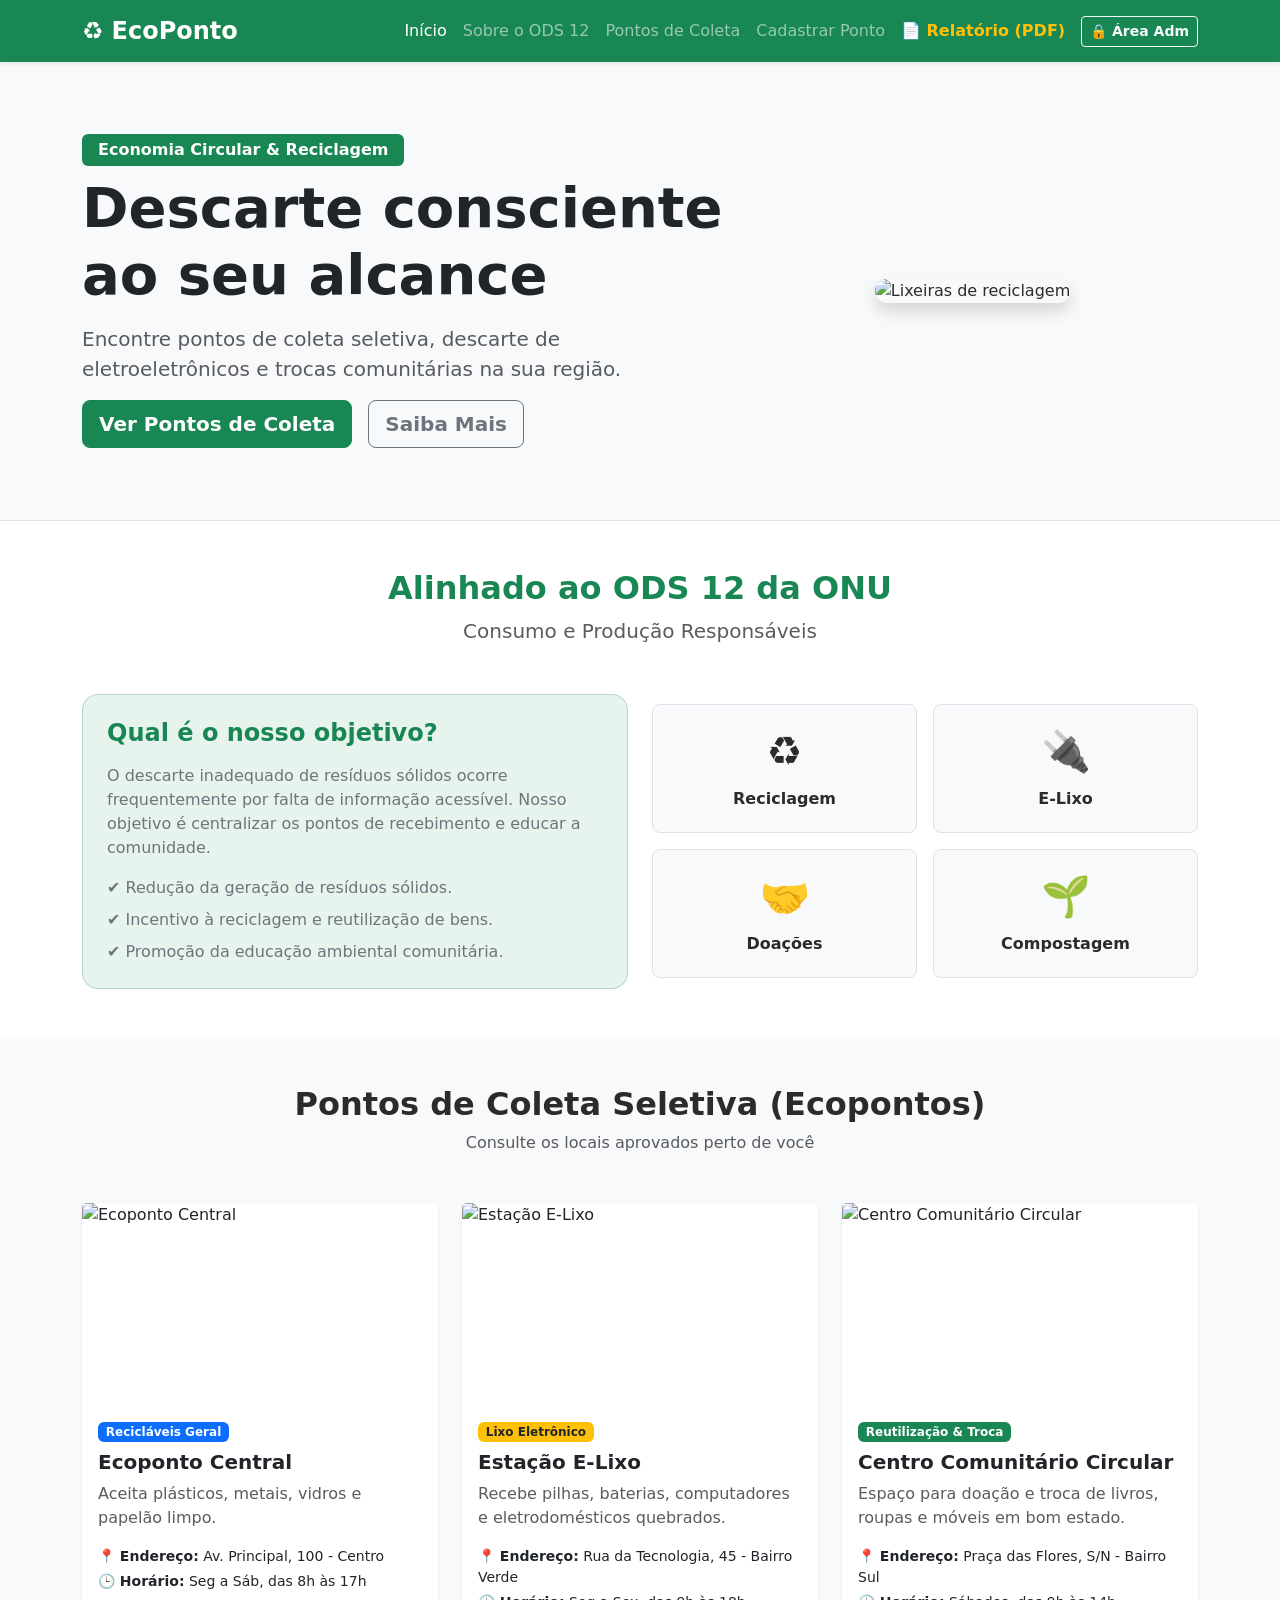
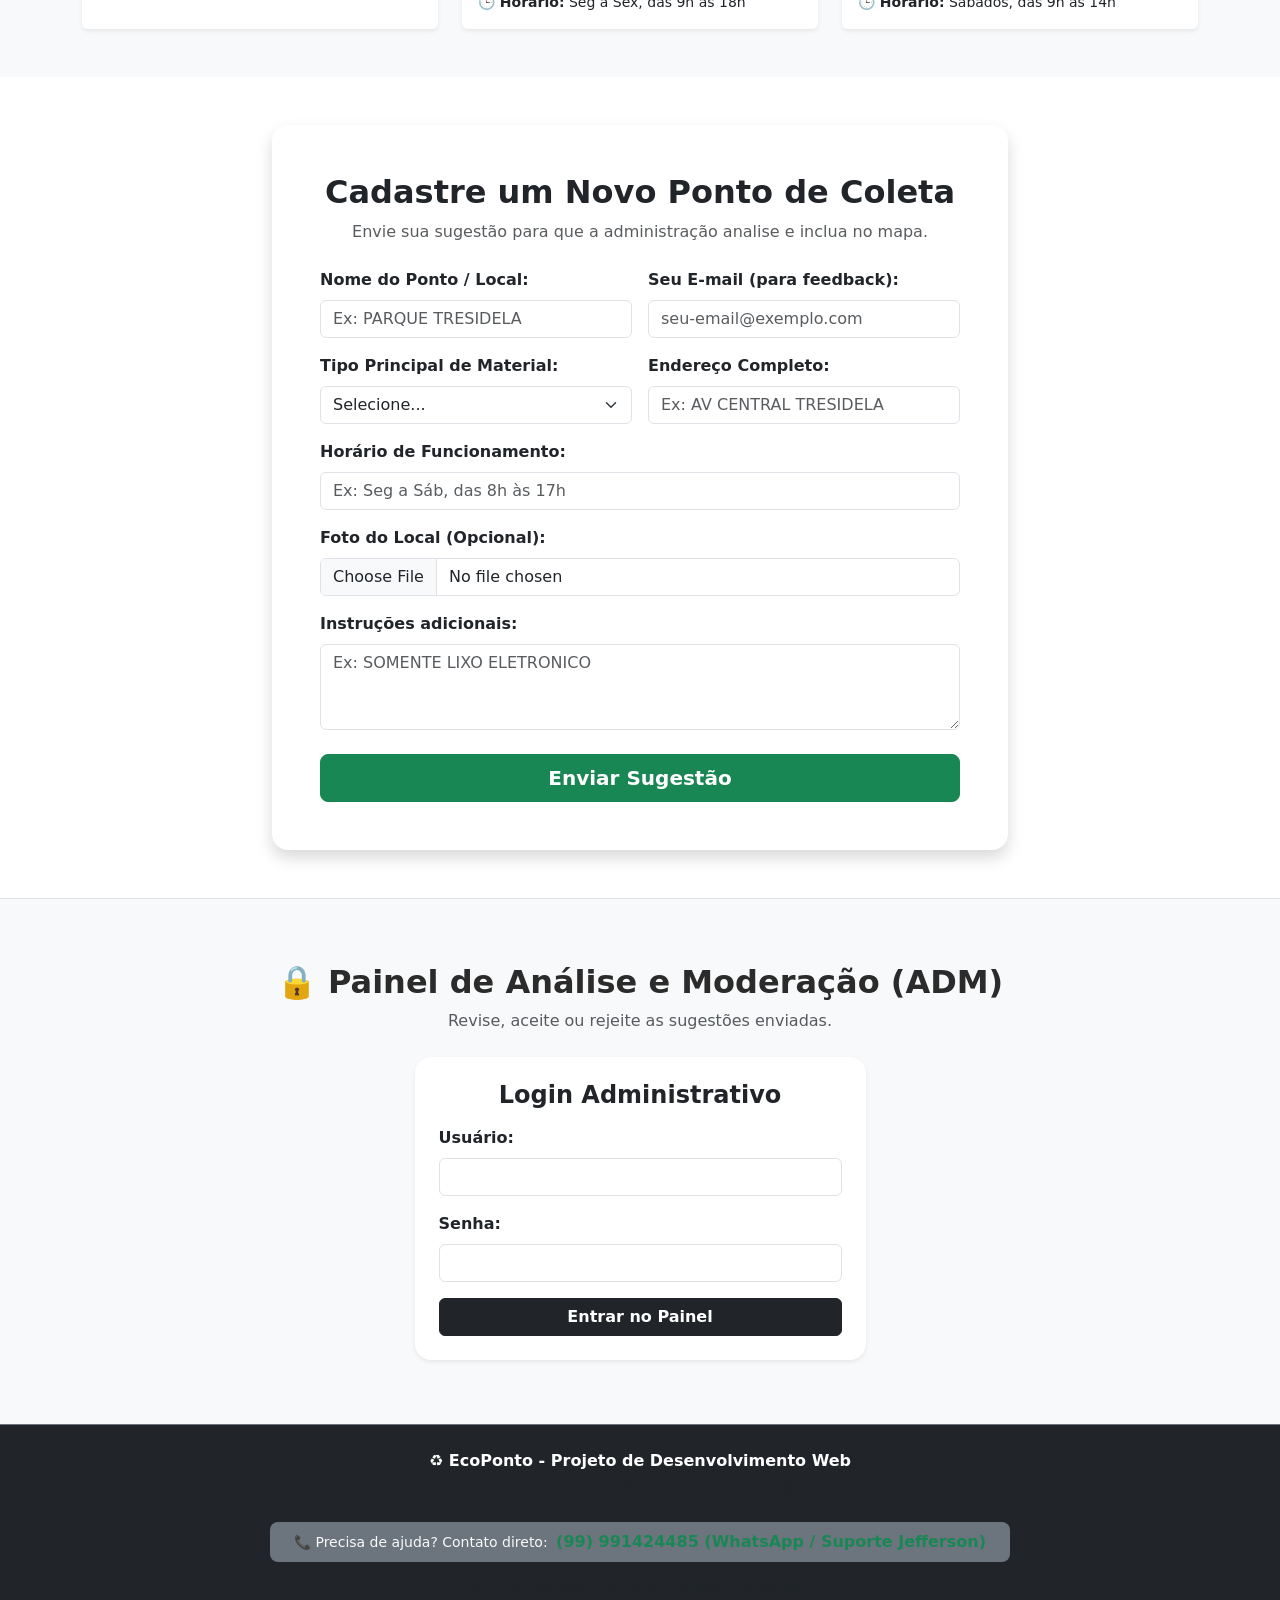
==== commit 75c89abf: "Update index.html" ====
--- a/index.html
+++ b/index.html
@@ -281,10 +281,10 @@
             <p class="mb-1 fw-semibold">♻️ EcoPonto - Projeto de Desenvolvimento Web</p>
             <p class="small text-muted mb-2">Conformidade com o ODS 12 da ONU: Consumo e Produção Responsáveis.</p>
             
-            <div class="my-3 p-2 bg-secondary bg-opacity-20 d-inline-block rounded-3 px-4">
+            <div class="my-3 p-2 bg-secondary bg-opacity-0 d-inline-block rounded-3 px-4">
                 <span class="text-light small">📞 Precisa de ajuda? Contato direto: </span>
-                <a href="https://wa.me/5599999999999" target="_blank" class="text-success fw-bold text-decoration-none ms-1">
-                    (99) 99999-9999 (WhatsApp / Suporte Jefferson)
+                <a href="https://wa.me/5599991424485" target="_blank" class="text-success fw-bold text-decoration-none ms-1">
+                    (99) 991424485 (WhatsApp / Suporte Jefferson)
                 </a>
             </div>
 
@@ -299,7 +299,7 @@
             {
                 id: 1,
                 nome: "Ecoponto Central",
-                email: "admin@ecoponto.com",
+                email: "jeffersoncostae279279@gmail.com",
                 tipo: "Recicláveis Geral",
                 endereco: "Av. Principal, 100 - Centro",
                 horario: "Seg a Sáb, das 8h às 17h",
@@ -310,7 +310,7 @@
             {
                 id: 2,
                 nome: "Estação E-Lixo",
-                email: "admin@ecoponto.com",
+                email: "jeffersoncostae279279@gmail.com",
                 tipo: "Lixo Eletrônico",
                 endereco: "Rua da Tecnologia, 45 - Bairro Verde",
                 horario: "Seg a Sex, das 9h às 18h",
@@ -321,7 +321,7 @@
             {
                 id: 3,
                 nome: "Centro Comunitário Circular",
-                email: "admin@ecoponto.com",
+                email: "jeffersoncostae279279@gmail.com",
                 tipo: "Reutilização & Troca",
                 endereco: "Praça das Flores, S/N - Bairro Sul",
                 horario: "Sábados, das 9h às 14h",
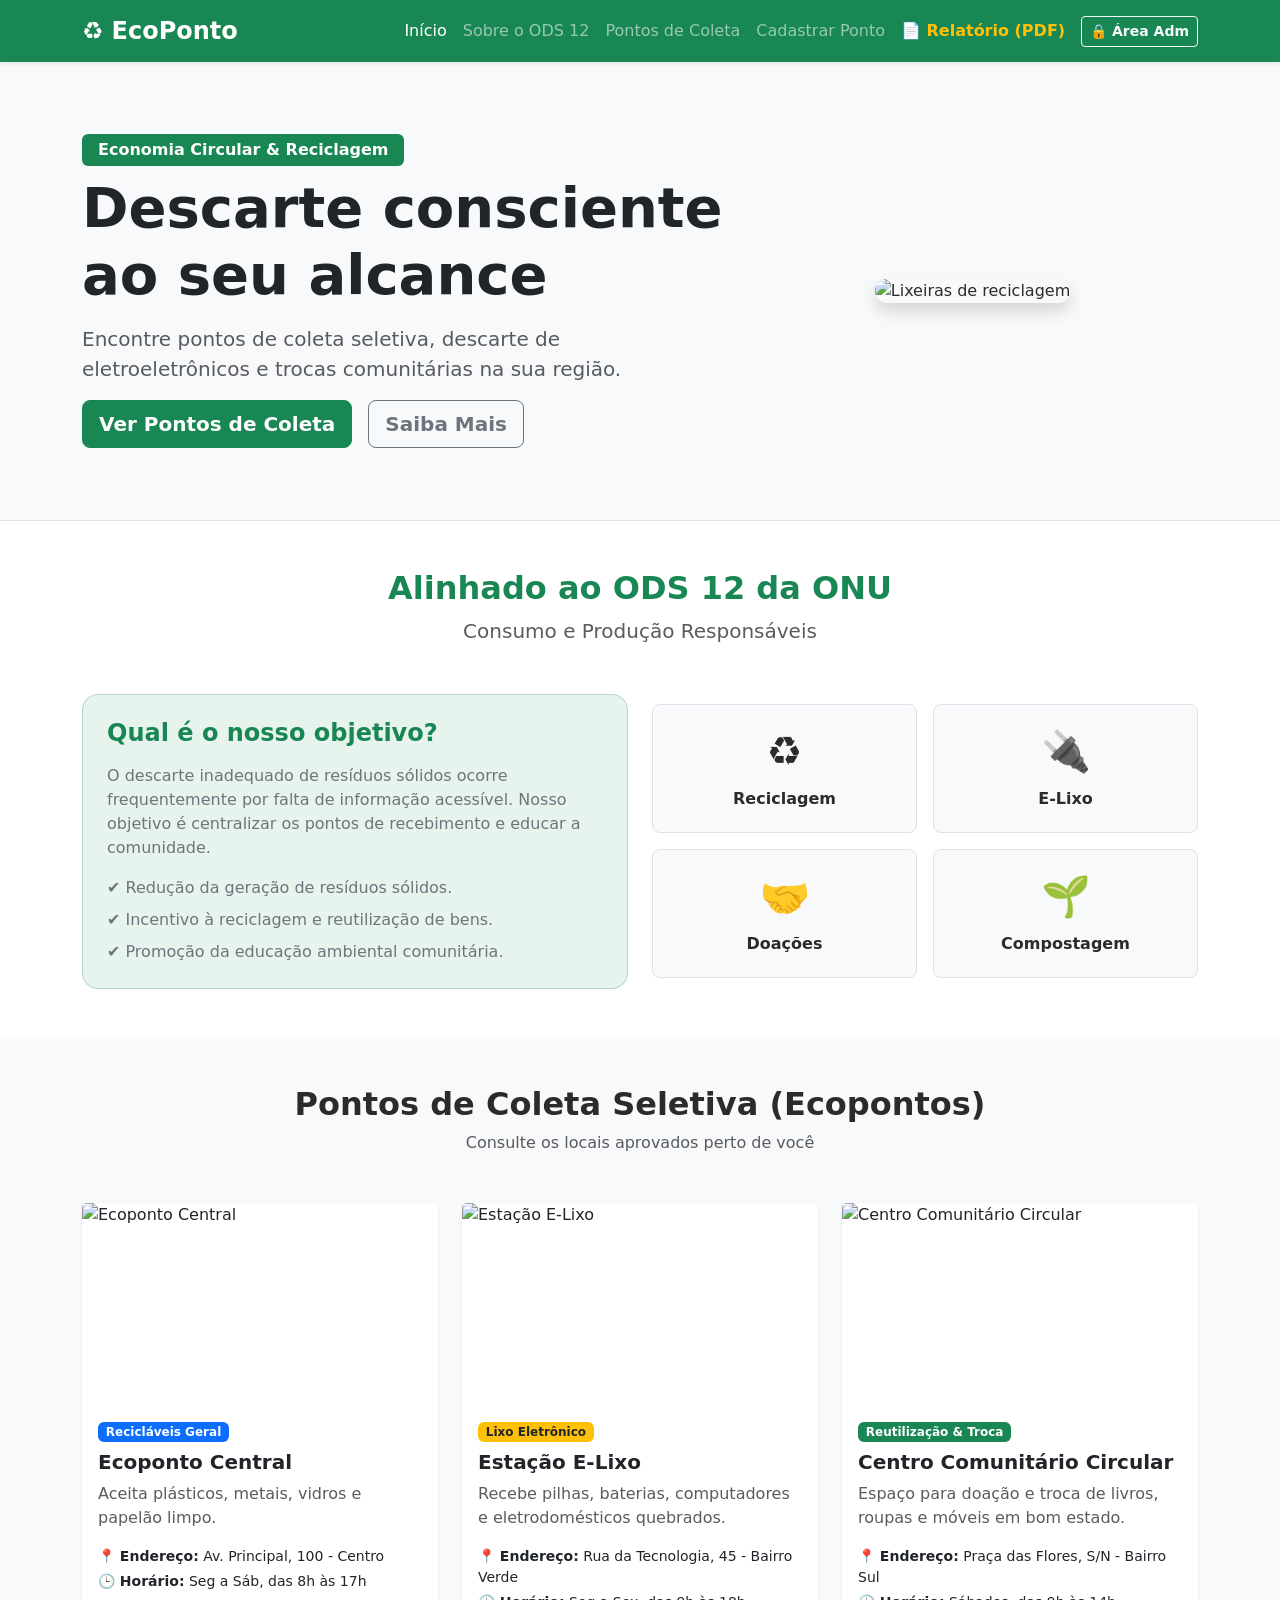
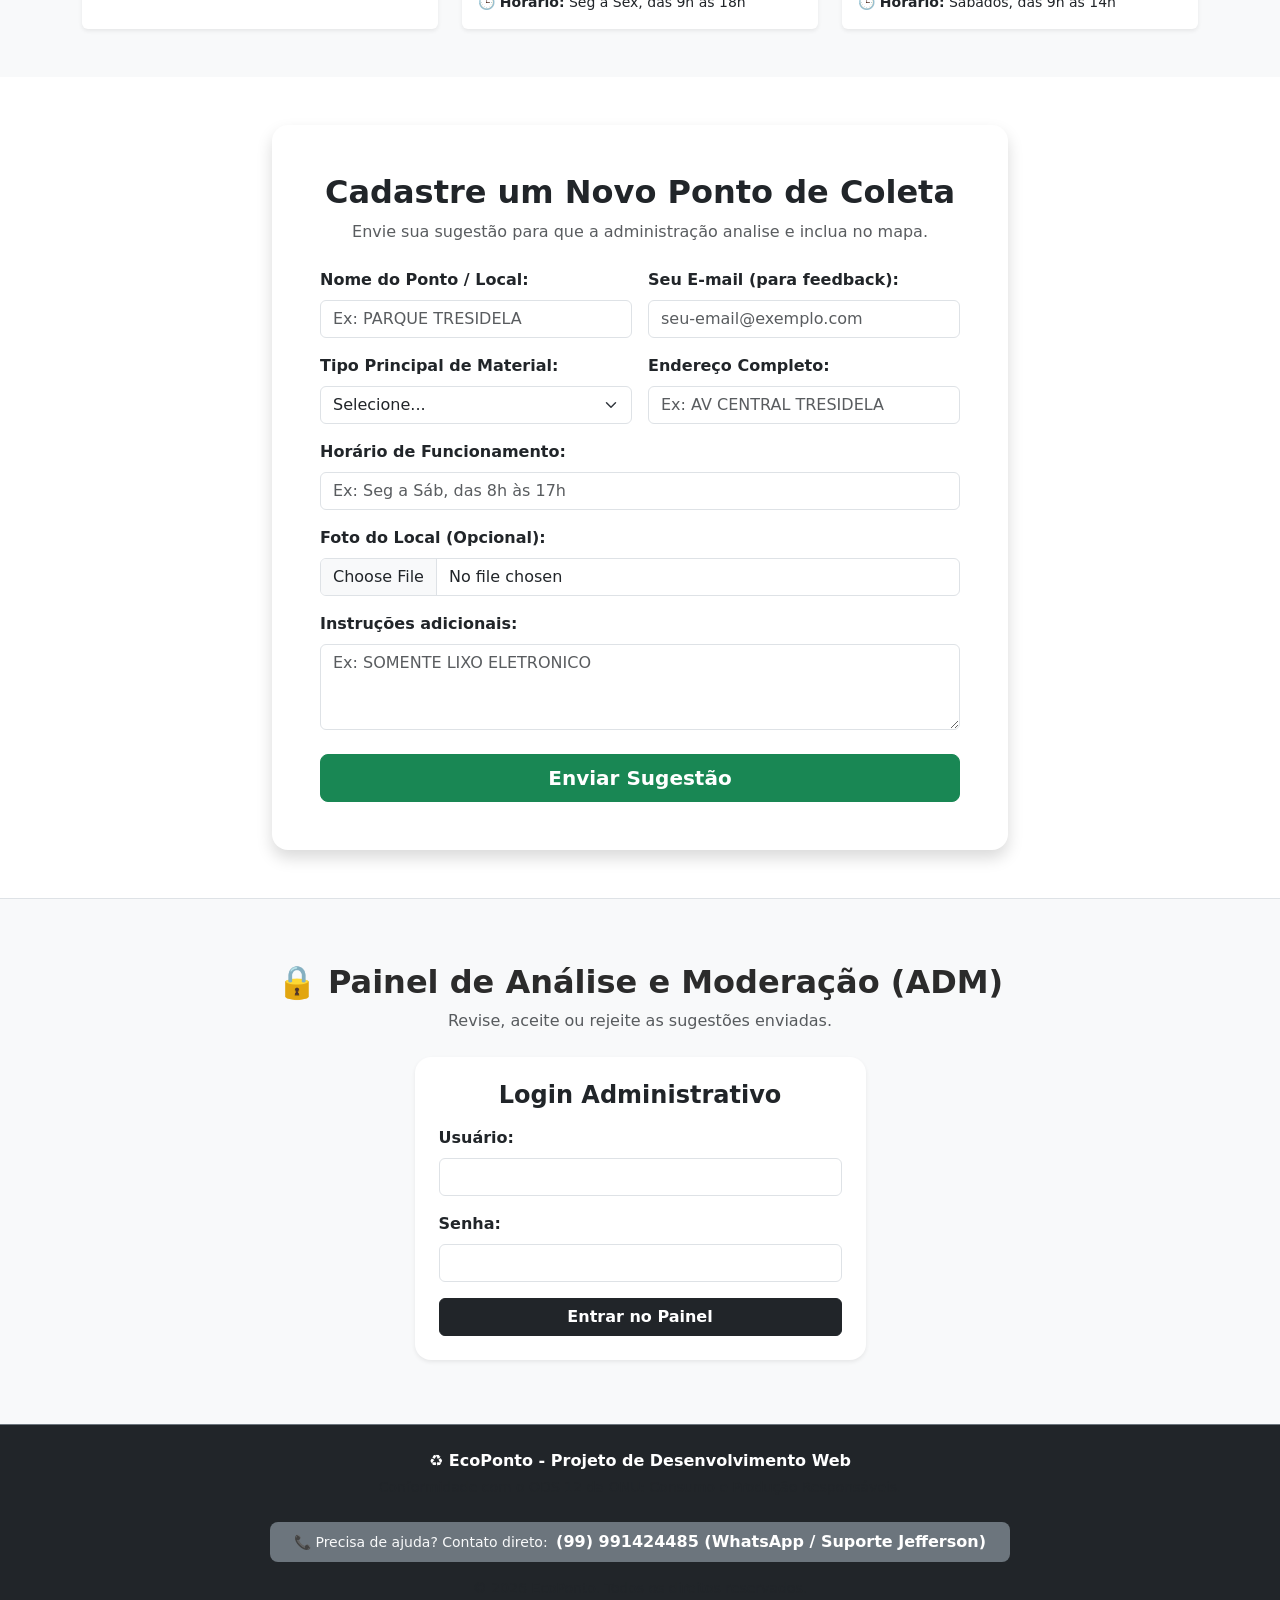
==== commit fd296f93: "Update index.html" ====
--- a/index.html
+++ b/index.html
@@ -283,7 +283,7 @@
             
             <div class="my-3 p-2 bg-secondary bg-opacity-0 d-inline-block rounded-3 px-4">
                 <span class="text-light small">📞 Precisa de ajuda? Contato direto: </span>
-                <a href="https://wa.me/5599991424485" target="_blank" class="text-success fw-bold text-decoration-none ms-1">
+                <a href="https://wa.me/5599991424485" target="_blank" class="text-white fw-bold text-decoration-none ms-1">
                     (99) 991424485 (WhatsApp / Suporte Jefferson)
                 </a>
             </div>
